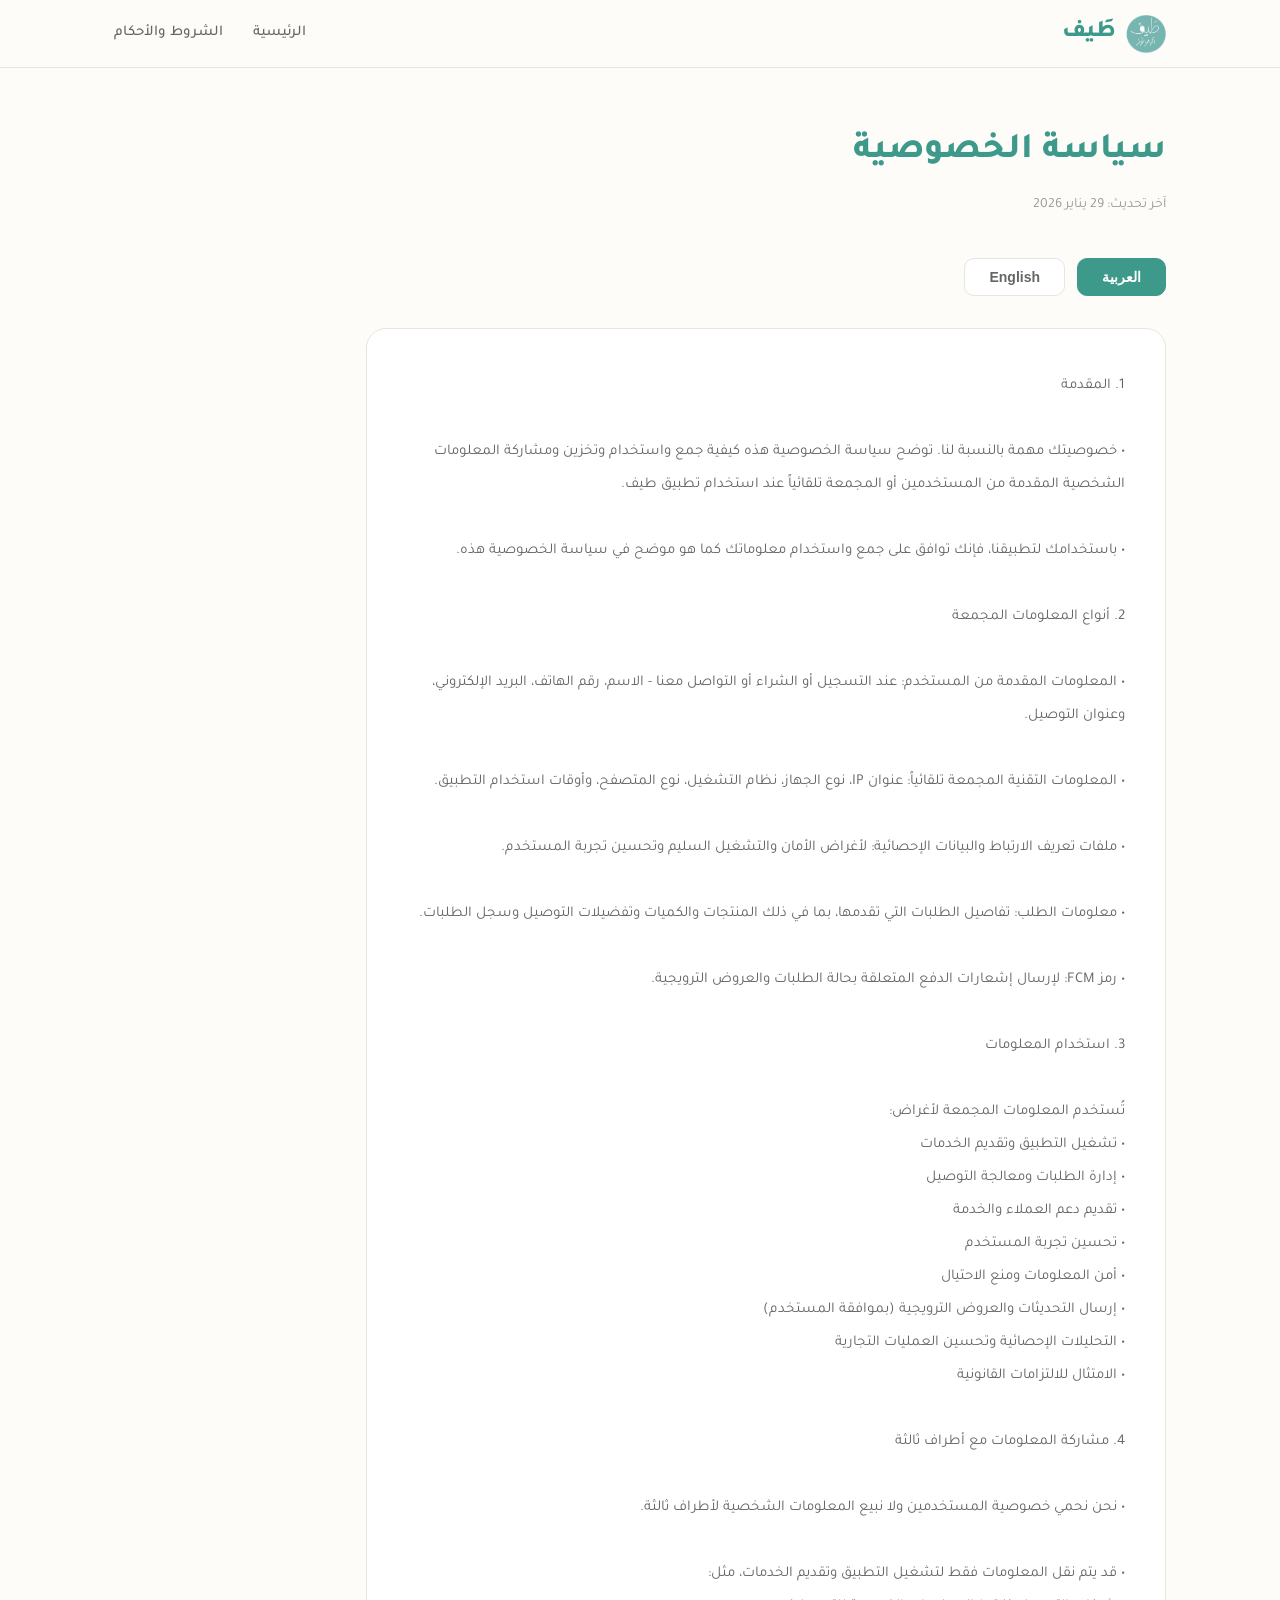
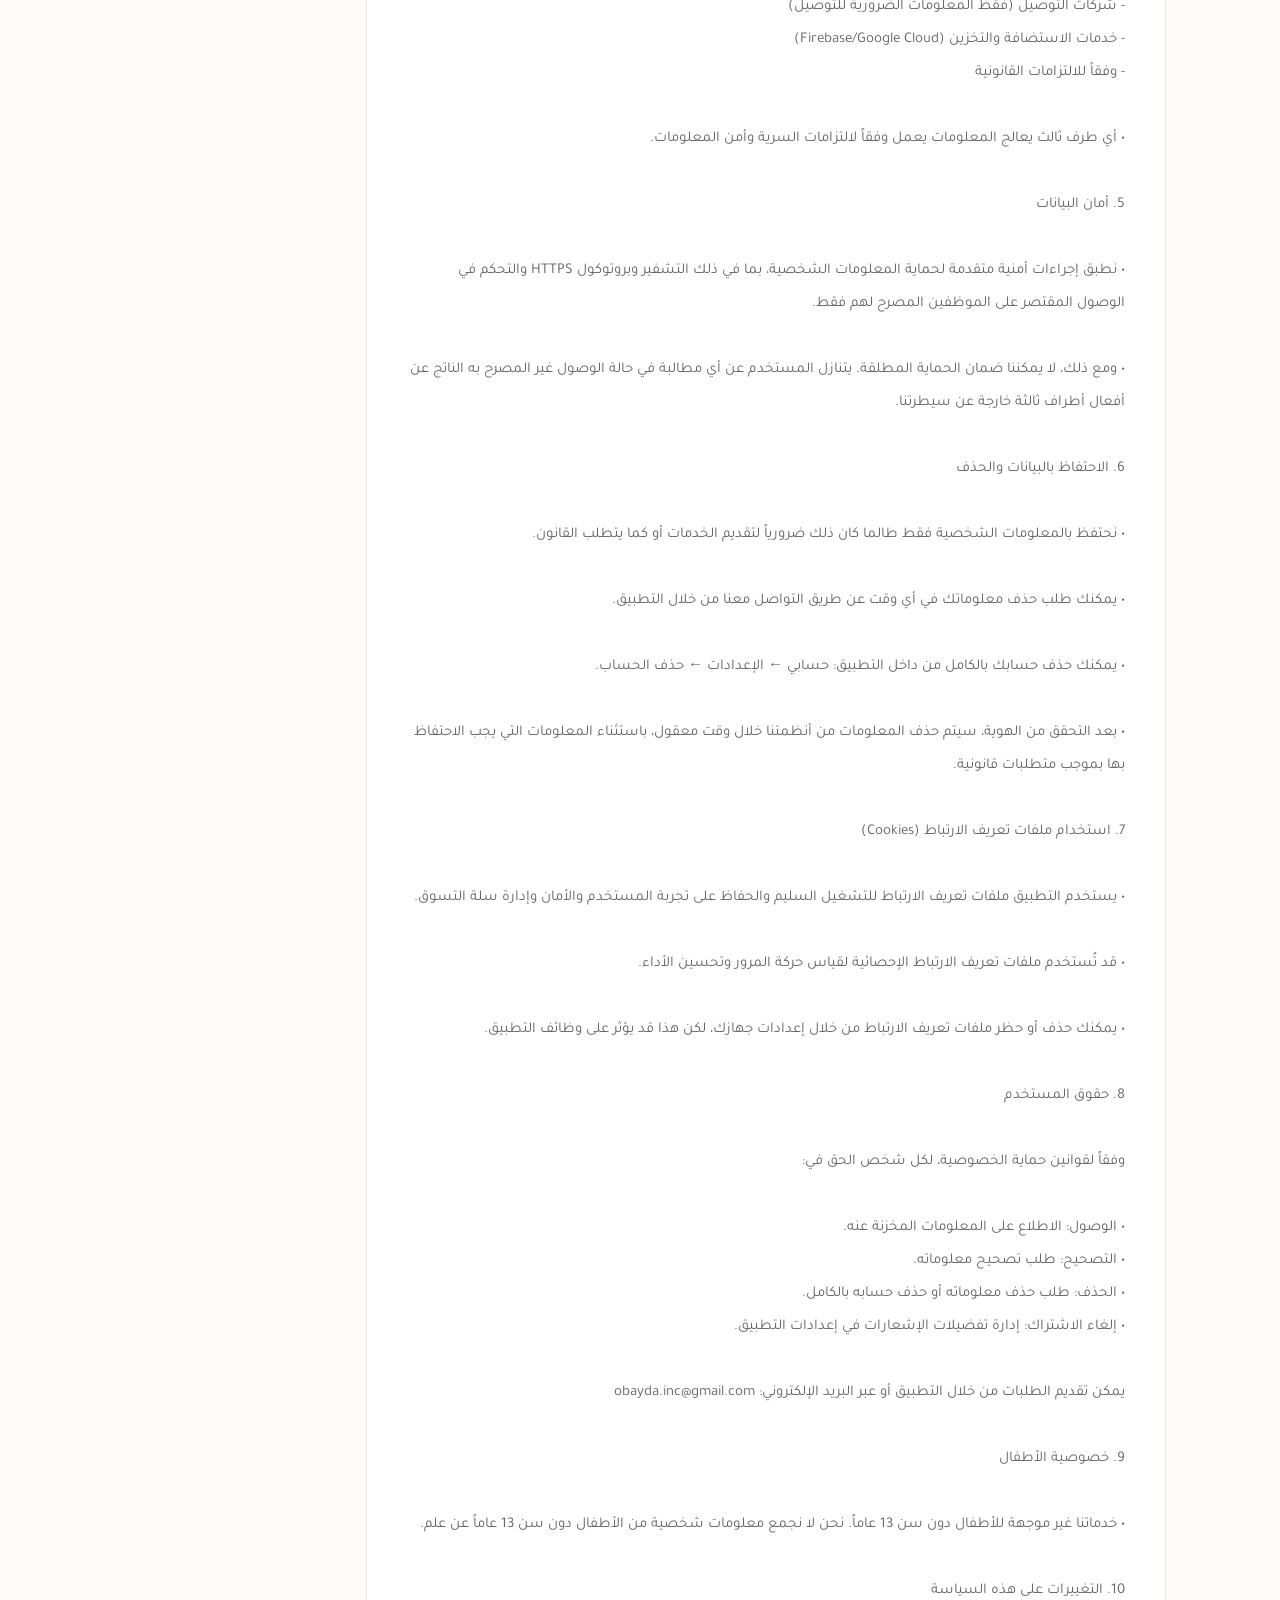
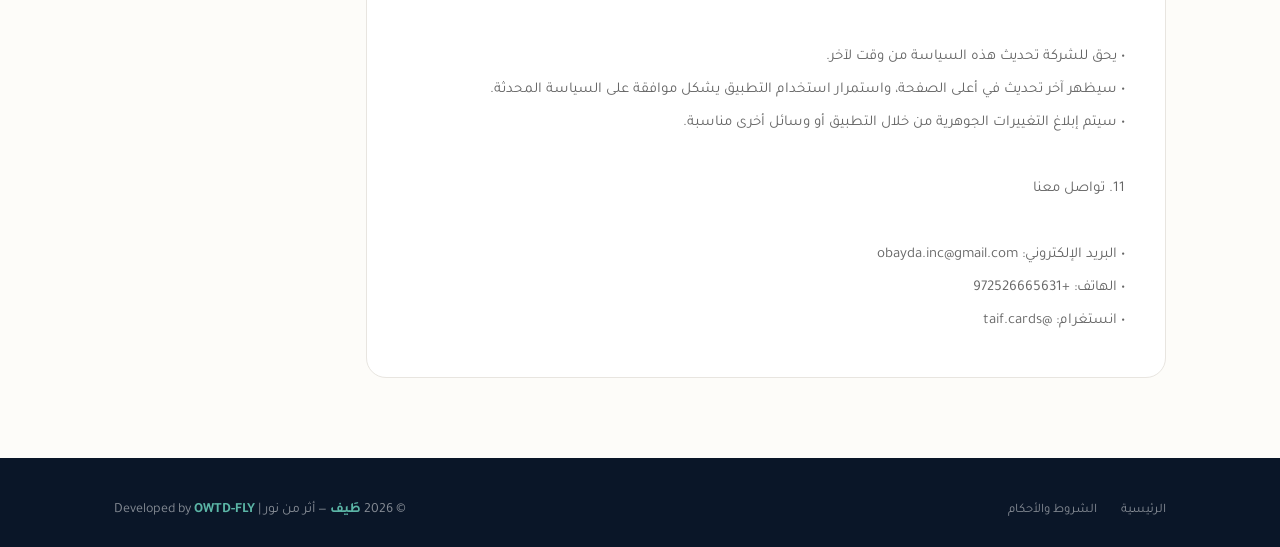
==== privacy.html @ 451eb0df "Taif landing page with privacy policy and terms Co-authored-by: Cursor <cursoragent@cursor.com>" ====
<!DOCTYPE html>
<html lang="ar" dir="rtl">
<head>
  <meta charset="UTF-8">
  <meta name="viewport" content="width=device-width, initial-scale=1.0">
  <title>سياسة الخصوصية | طَيف</title>
  <meta name="description" content="سياسة الخصوصية لتطبيق طَيف للهدايا والتصاميم المطبوعة">
  <link rel="icon" href="assets/logo-main.png" type="image/png">
  <link rel="stylesheet" href="css/style.css">
</head>
<body>

  <nav class="navbar">
    <div class="container">
      <a href="/" class="nav-logo">
        <img src="assets/logo-main.png" alt="طَيف">
        <span>طَيف</span>
      </a>
      <ul class="nav-links">
        <li><a href="/">الرئيسية</a></li>
        <li><a href="terms.html">الشروط والأحكام</a></li>
      </ul>
    </div>
  </nav>

  <section class="legal-page">
    <div class="container">
      <h1>سياسة الخصوصية</h1>
      <p class="last-updated">آخر تحديث: 29 يناير 2026</p>

      <div class="legal-tabs">
        <button class="legal-tab active" onclick="showLang('ar')">العربية</button>
        <button class="legal-tab" onclick="showLang('en')">English</button>
      </div>

      <div class="legal-content" id="content-ar">1. المقدمة

• خصوصيتك مهمة بالنسبة لنا. توضح سياسة الخصوصية هذه كيفية جمع واستخدام وتخزين ومشاركة المعلومات الشخصية المقدمة من المستخدمين أو المجمعة تلقائياً عند استخدام تطبيق طيف.

• باستخدامك لتطبيقنا، فإنك توافق على جمع واستخدام معلوماتك كما هو موضح في سياسة الخصوصية هذه.

2. أنواع المعلومات المجمعة

• المعلومات المقدمة من المستخدم: عند التسجيل أو الشراء أو التواصل معنا - الاسم، رقم الهاتف، البريد الإلكتروني، وعنوان التوصيل.

• المعلومات التقنية المجمعة تلقائياً: عنوان IP، نوع الجهاز، نظام التشغيل، نوع المتصفح، وأوقات استخدام التطبيق.

• ملفات تعريف الارتباط والبيانات الإحصائية: لأغراض الأمان والتشغيل السليم وتحسين تجربة المستخدم.

• معلومات الطلب: تفاصيل الطلبات التي تقدمها، بما في ذلك المنتجات والكميات وتفضيلات التوصيل وسجل الطلبات.

• رمز FCM: لإرسال إشعارات الدفع المتعلقة بحالة الطلبات والعروض الترويجية.

3. استخدام المعلومات

تُستخدم المعلومات المجمعة لأغراض:
• تشغيل التطبيق وتقديم الخدمات
• إدارة الطلبات ومعالجة التوصيل
• تقديم دعم العملاء والخدمة
• تحسين تجربة المستخدم
• أمن المعلومات ومنع الاحتيال
• إرسال التحديثات والعروض الترويجية (بموافقة المستخدم)
• التحليلات الإحصائية وتحسين العمليات التجارية
• الامتثال للالتزامات القانونية

4. مشاركة المعلومات مع أطراف ثالثة

• نحن نحمي خصوصية المستخدمين ولا نبيع المعلومات الشخصية لأطراف ثالثة.

• قد يتم نقل المعلومات فقط لتشغيل التطبيق وتقديم الخدمات، مثل:
  - شركات التوصيل (فقط المعلومات الضرورية للتوصيل)
  - خدمات الاستضافة والتخزين (Firebase/Google Cloud)
  - وفقاً للالتزامات القانونية

• أي طرف ثالث يعالج المعلومات يعمل وفقاً لالتزامات السرية وأمن المعلومات.

5. أمان البيانات

• نطبق إجراءات أمنية متقدمة لحماية المعلومات الشخصية، بما في ذلك التشفير وبروتوكول HTTPS والتحكم في الوصول المقتصر على الموظفين المصرح لهم فقط.

• ومع ذلك، لا يمكننا ضمان الحماية المطلقة. يتنازل المستخدم عن أي مطالبة في حالة الوصول غير المصرح به الناتج عن أفعال أطراف ثالثة خارجة عن سيطرتنا.

6. الاحتفاظ بالبيانات والحذف

• نحتفظ بالمعلومات الشخصية فقط طالما كان ذلك ضرورياً لتقديم الخدمات أو كما يتطلب القانون.

• يمكنك طلب حذف معلوماتك في أي وقت عن طريق التواصل معنا من خلال التطبيق.

• يمكنك حذف حسابك بالكامل من داخل التطبيق: حسابي ← الإعدادات ← حذف الحساب.

• بعد التحقق من الهوية، سيتم حذف المعلومات من أنظمتنا خلال وقت معقول، باستثناء المعلومات التي يجب الاحتفاظ بها بموجب متطلبات قانونية.

7. استخدام ملفات تعريف الارتباط (Cookies)

• يستخدم التطبيق ملفات تعريف الارتباط للتشغيل السليم والحفاظ على تجربة المستخدم والأمان وإدارة سلة التسوق.

• قد تُستخدم ملفات تعريف الارتباط الإحصائية لقياس حركة المرور وتحسين الأداء.

• يمكنك حذف أو حظر ملفات تعريف الارتباط من خلال إعدادات جهازك، لكن هذا قد يؤثر على وظائف التطبيق.

8. حقوق المستخدم

وفقاً لقوانين حماية الخصوصية، لكل شخص الحق في:

• الوصول: الاطلاع على المعلومات المخزنة عنه.
• التصحيح: طلب تصحيح معلوماته.
• الحذف: طلب حذف معلوماته أو حذف حسابه بالكامل.
• إلغاء الاشتراك: إدارة تفضيلات الإشعارات في إعدادات التطبيق.

يمكن تقديم الطلبات من خلال التطبيق أو عبر البريد الإلكتروني: obayda.inc@gmail.com

9. خصوصية الأطفال

• خدماتنا غير موجهة للأطفال دون سن 13 عاماً. نحن لا نجمع معلومات شخصية من الأطفال دون سن 13 عاماً عن علم.

10. التغييرات على هذه السياسة

• يحق للشركة تحديث هذه السياسة من وقت لآخر.
• سيظهر آخر تحديث في أعلى الصفحة، واستمرار استخدام التطبيق يشكل موافقة على السياسة المحدثة.
• سيتم إبلاغ التغييرات الجوهرية من خلال التطبيق أو وسائل أخرى مناسبة.

11. تواصل معنا

• البريد الإلكتروني: obayda.inc@gmail.com
• الهاتف: +972526665631
• انستغرام: @taif.cards</div>

      <div class="legal-content" id="content-en" style="display:none; direction:ltr; text-align:left;">1. INTRODUCTION

• Your privacy is important to us. This Privacy Policy explains how we collect, use, store, and share personal information provided by users or collected automatically when using the Taif application.

• By using our app, you consent to the collection and use of your information as described in this Privacy Policy.

2. TYPES OF INFORMATION COLLECTED

• Information Provided by You: When registering, making a purchase, or contacting us - name, phone number, email address, and delivery address.

• Technical Information Collected Automatically: IP address, device type, operating system, browser type, and app usage times.

• Cookies and Statistical Data: For security, proper operation, and improving user experience.

• Order Information: Details about orders you place, including products, quantities, delivery preferences, and order history.

• FCM Token: For sending push notifications related to order status and promotional offers.

3. USE OF INFORMATION

The collected information is used for:
• Operating the app and providing services
• Managing orders and processing deliveries
• Providing customer support and service
• Improving user experience
• Information security and fraud prevention
• Sending updates and promotions (subject to user consent)
• Statistical analysis and business process improvement
• Compliance with legal obligations

4. SHARING INFORMATION WITH THIRD PARTIES

• We protect user privacy and do NOT sell personal information to third parties.

• Information may be transferred only for operating the app and providing services, such as:
  - Delivery companies (only information necessary for delivery)
  - Hosting and storage services (Firebase/Google Cloud)
  - In accordance with legal obligations

• Any third party processing information operates under confidentiality and data security commitments.

5. DATA SECURITY

• We implement advanced security measures to protect personal information, including encryption, HTTPS protocol, and access control limited to authorized personnel only.

• However, we cannot guarantee absolute protection. The user waives any claim in case of unauthorized access resulting from third-party actions beyond our control.

6. DATA RETENTION AND DELETION

• We retain personal information only as long as necessary to provide services or as required by law.

• You may request deletion of your information at any time by contacting us through the app.

• You can delete your account entirely from within the app: Profile → Settings → Delete Account.

• After identity verification, information will be deleted from our systems within a reasonable time, except for information that must be retained by legal requirement.

7. USE OF COOKIES

• The app uses cookies for proper operation, maintaining user experience, security, and managing the shopping cart.

• Statistical cookies may be used to measure traffic and improve performance.

• You can delete or block cookies through your device settings, but this may affect app functionality.

8. USER RIGHTS

In accordance with privacy protection laws, every person has the right to:

• Access: View the information stored about them.
• Correction: Request correction of their information.
• Deletion: Request deletion of their information or delete their account entirely.
• Opt-out: Manage notification preferences in app settings.

Requests can be submitted through the app or via email: obayda.inc@gmail.com

9. CHILDREN'S PRIVACY

• Our services are not directed to children under 13. We do not knowingly collect personal information from children under 13.

10. CHANGES TO THIS POLICY

• The company may update this policy from time to time.
• The latest update will appear at the top of the page, and continued use of the app constitutes consent to the updated policy.
• Material changes will be communicated through the app or other appropriate means.

11. CONTACT US

• Email: obayda.inc@gmail.com
• Phone: +972526665631
• Instagram: @taif.cards</div>

    </div>
  </section>

  <footer class="footer">
    <div class="container">
      <div class="footer-links">
        <a href="/">الرئيسية</a>
        <a href="terms.html">الشروط والأحكام</a>
      </div>
      <div class="footer-brand">
        © 2026 <span>طَيف</span> — أثر من نور | Developed by <span>OWTD-FLY</span>
      </div>
    </div>
  </footer>

  <script>
    function showLang(lang) {
      document.getElementById('content-ar').style.display = lang === 'ar' ? 'block' : 'none';
      document.getElementById('content-en').style.display = lang === 'en' ? 'block' : 'none';
      document.querySelectorAll('.legal-tab').forEach(t => t.classList.remove('active'));
      event.target.classList.add('active');
    }
  </script>

</body>
</html>
---- css/style.css ----
/* ═══════════════════════════════════════════════════════════
   Taif - طَيف | Landing Page Styles
   Colors: Primary Teal #3D9A8B, Golden #D4A54B, Cream #FDFCF9
   ═══════════════════════════════════════════════════════════ */

@import url('https://fonts.googleapis.com/css2?family=Tajawal:wght@400;500;700;800&display=swap');

:root {
  --primary: #3D9A8B;
  --primary-dark: #2D8275;
  --primary-light: #5BB5A6;
  --golden: #D4A54B;
  --golden-light: #E8C97D;
  --cream: #FDFCF9;
  --warm: #F8F7F4;
  --text-primary: #2D2D2D;
  --text-secondary: #666666;
  --text-muted: #999999;
  --white: #FFFFFF;
  --border: #E8E5E0;
}

* {
  margin: 0;
  padding: 0;
  box-sizing: border-box;
}

html {
  scroll-behavior: smooth;
}

body {
  font-family: 'Tajawal', sans-serif;
  direction: rtl;
  text-align: right;
  background-color: var(--cream);
  color: var(--text-primary);
  line-height: 1.8;
  overflow-x: hidden;
}

a {
  text-decoration: none;
  color: inherit;
}

/* ═══════════════════════════════════════════
   NAVIGATION
   ═══════════════════════════════════════════ */

.navbar {
  position: fixed;
  top: 0;
  left: 0;
  right: 0;
  z-index: 100;
  background: rgba(253, 252, 249, 0.95);
  backdrop-filter: blur(10px);
  border-bottom: 1px solid var(--border);
  padding: 12px 0;
  transition: all 0.3s ease;
}

.navbar .container {
  display: flex;
  align-items: center;
  justify-content: space-between;
}

.nav-logo {
  display: flex;
  align-items: center;
  gap: 10px;
}

.nav-logo img {
  width: 40px;
  height: 40px;
  border-radius: 10px;
}

.nav-logo span {
  font-size: 24px;
  font-weight: 800;
  color: var(--primary);
}

.nav-links {
  display: flex;
  gap: 30px;
  list-style: none;
}

.nav-links a {
  font-size: 15px;
  font-weight: 500;
  color: var(--text-secondary);
  transition: color 0.3s;
}

.nav-links a:hover {
  color: var(--primary);
}

/* ═══════════════════════════════════════════
   CONTAINER
   ═══════════════════════════════════════════ */

.container {
  max-width: 1100px;
  margin: 0 auto;
  padding: 0 24px;
}

/* ═══════════════════════════════════════════
   HERO
   ═══════════════════════════════════════════ */

.hero {
  min-height: 100vh;
  display: flex;
  align-items: center;
  padding-top: 80px;
  background: linear-gradient(135deg, var(--cream) 0%, var(--warm) 50%, rgba(61, 154, 139, 0.05) 100%);
  position: relative;
  overflow: hidden;
}

.hero::before {
  content: '';
  position: absolute;
  top: -50%;
  left: -30%;
  width: 80%;
  height: 80%;
  background: radial-gradient(circle, rgba(61, 154, 139, 0.06) 0%, transparent 70%);
  border-radius: 50%;
}

.hero .container {
  display: grid;
  grid-template-columns: 1fr 1fr;
  gap: 60px;
  align-items: center;
}

.hero-content {
  position: relative;
  z-index: 2;
}

.hero-badge {
  display: inline-block;
  background: linear-gradient(135deg, var(--primary), var(--primary-dark));
  color: white;
  padding: 6px 20px;
  border-radius: 20px;
  font-size: 13px;
  font-weight: 700;
  margin-bottom: 24px;
}

.hero-title {
  font-size: 56px;
  font-weight: 800;
  color: var(--primary);
  line-height: 1.2;
  margin-bottom: 8px;
}

.hero-slogan {
  font-size: 22px;
  font-weight: 700;
  color: var(--golden);
  margin-bottom: 24px;
  letter-spacing: 3px;
}

.hero-story {
  font-size: 17px;
  color: var(--text-secondary);
  line-height: 2;
  margin-bottom: 32px;
  max-width: 500px;
}

.hero-cta {
  display: inline-flex;
  align-items: center;
  gap: 10px;
  background: linear-gradient(135deg, var(--primary), var(--primary-dark));
  color: white;
  padding: 14px 36px;
  border-radius: 14px;
  font-size: 17px;
  font-weight: 700;
  transition: transform 0.3s, box-shadow 0.3s;
  box-shadow: 0 8px 25px rgba(61, 154, 139, 0.3);
}

.hero-cta:hover {
  transform: translateY(-2px);
  box-shadow: 0 12px 35px rgba(61, 154, 139, 0.4);
}

.hero-visual {
  position: relative;
  display: flex;
  justify-content: center;
}

.hero-logo {
  width: 300px;
  height: 300px;
  border-radius: 50%;
  object-fit: cover;
  box-shadow: 0 20px 60px rgba(61, 154, 139, 0.2);
  border: 4px solid rgba(61, 154, 139, 0.1);
}

/* ═══════════════════════════════════════════
   GALLERY
   ═══════════════════════════════════════════ */

.gallery {
  padding: 80px 0;
  background: var(--white);
}

.section-title {
  text-align: center;
  font-size: 36px;
  font-weight: 800;
  color: var(--primary);
  margin-bottom: 12px;
}

.section-subtitle {
  text-align: center;
  font-size: 16px;
  color: var(--text-muted);
  margin-bottom: 48px;
}

.gallery-grid {
  display: grid;
  grid-template-columns: repeat(auto-fill, minmax(280px, 1fr));
  gap: 16px;
}

.gallery-item {
  border-radius: 16px;
  overflow: hidden;
  aspect-ratio: 1;
  position: relative;
}

.gallery-item img {
  width: 100%;
  height: 100%;
  object-fit: cover;
  transition: transform 0.4s ease;
}

.gallery-item:hover img {
  transform: scale(1.05);
}

/* ═══════════════════════════════════════════
   FEATURES
   ═══════════════════════════════════════════ */

.features {
  padding: 80px 0;
  background: var(--cream);
}

.features-grid {
  display: grid;
  grid-template-columns: repeat(3, 1fr);
  gap: 24px;
}

.feature-card {
  background: var(--white);
  border-radius: 20px;
  padding: 36px 28px;
  text-align: center;
  border: 1px solid var(--border);
  transition: transform 0.3s, box-shadow 0.3s;
}

.feature-card:hover {
  transform: translateY(-4px);
  box-shadow: 0 12px 40px rgba(0, 0, 0, 0.06);
}

.feature-icon {
  width: 64px;
  height: 64px;
  border-radius: 16px;
  display: flex;
  align-items: center;
  justify-content: center;
  margin: 0 auto 20px;
  font-size: 28px;
}

.feature-icon.teal {
  background: rgba(61, 154, 139, 0.1);
}

.feature-icon.gold {
  background: rgba(212, 165, 75, 0.1);
}

.feature-icon.blue {
  background: rgba(52, 152, 219, 0.1);
}

.feature-card h3 {
  font-size: 20px;
  font-weight: 700;
  color: var(--text-primary);
  margin-bottom: 10px;
}

.feature-card p {
  font-size: 14px;
  color: var(--text-secondary);
  line-height: 1.8;
}

/* ═══════════════════════════════════════════
   CONTACT
   ═══════════════════════════════════════════ */

.contact {
  padding: 80px 0;
  background: linear-gradient(135deg, #0f2027, #203a43, #2c5364);
  color: white;
}

.contact .section-title {
  color: white;
}

.contact .section-subtitle {
  color: rgba(255, 255, 255, 0.6);
}

.contact-grid {
  display: grid;
  grid-template-columns: repeat(2, 1fr);
  gap: 40px;
  max-width: 800px;
  margin: 0 auto;
}

.contact-item {
  display: flex;
  align-items: center;
  gap: 16px;
  padding: 20px 24px;
  background: rgba(255, 255, 255, 0.08);
  border-radius: 16px;
  border: 1px solid rgba(255, 255, 255, 0.1);
  transition: background 0.3s;
}

.contact-item:hover {
  background: rgba(255, 255, 255, 0.12);
}

.contact-icon {
  width: 48px;
  height: 48px;
  border-radius: 12px;
  display: flex;
  align-items: center;
  justify-content: center;
  font-size: 22px;
  flex-shrink: 0;
}

.contact-icon.teal { background: rgba(61, 154, 139, 0.2); }
.contact-icon.gold { background: rgba(212, 165, 75, 0.2); }
.contact-icon.green { background: rgba(46, 204, 113, 0.2); }
.contact-icon.pink { background: rgba(232, 67, 147, 0.2); }

.contact-info h4 {
  font-size: 14px;
  color: rgba(255, 255, 255, 0.5);
  font-weight: 500;
  margin-bottom: 4px;
}

.contact-info p {
  font-size: 16px;
  font-weight: 600;
  direction: ltr;
  text-align: right;
}

/* ═══════════════════════════════════════════
   FOOTER
   ═══════════════════════════════════════════ */

.footer {
  background: #0a1628;
  padding: 40px 0 24px;
  color: rgba(255, 255, 255, 0.5);
}

.footer .container {
  display: flex;
  justify-content: space-between;
  align-items: center;
}

.footer-links {
  display: flex;
  gap: 24px;
}

.footer-links a {
  font-size: 13px;
  color: rgba(255, 255, 255, 0.5);
  transition: color 0.3s;
}

.footer-links a:hover {
  color: var(--primary-light);
}

.footer-brand {
  font-size: 14px;
}

.footer-brand span {
  color: var(--primary-light);
  font-weight: 700;
}

/* ═══════════════════════════════════════════
   LEGAL PAGES
   ═══════════════════════════════════════════ */

.legal-page {
  padding: 120px 0 80px;
  min-height: 100vh;
}

.legal-page h1 {
  font-size: 36px;
  font-weight: 800;
  color: var(--primary);
  margin-bottom: 8px;
}

.legal-page .last-updated {
  font-size: 14px;
  color: var(--text-muted);
  margin-bottom: 40px;
}

.legal-content {
  max-width: 800px;
  background: var(--white);
  border-radius: 20px;
  padding: 40px;
  border: 1px solid var(--border);
  line-height: 2.2;
  font-size: 15px;
  color: var(--text-secondary);
  white-space: pre-line;
}

.legal-tabs {
  display: flex;
  gap: 12px;
  margin-bottom: 32px;
}

.legal-tab {
  padding: 10px 24px;
  border-radius: 10px;
  font-size: 14px;
  font-weight: 600;
  cursor: pointer;
  border: 1px solid var(--border);
  background: var(--white);
  color: var(--text-secondary);
  transition: all 0.3s;
}

.legal-tab.active {
  background: var(--primary);
  color: white;
  border-color: var(--primary);
}

/* ═══════════════════════════════════════════
   RESPONSIVE
   ═══════════════════════════════════════════ */

@media (max-width: 768px) {
  .hero .container {
    grid-template-columns: 1fr;
    text-align: center;
    gap: 40px;
  }

  .hero-title { font-size: 40px; }
  .hero-story { margin: 0 auto 32px; }
  .hero-logo { width: 200px; height: 200px; }
  .hero-visual { order: -1; }

  .features-grid { grid-template-columns: 1fr; }
  .contact-grid { grid-template-columns: 1fr; }
  .gallery-grid { grid-template-columns: repeat(2, 1fr); }

  .nav-links { display: none; }
  
  .footer .container {
    flex-direction: column;
    gap: 16px;
    text-align: center;
  }

  .legal-content { padding: 24px; }
  .legal-tabs { flex-wrap: wrap; }
}
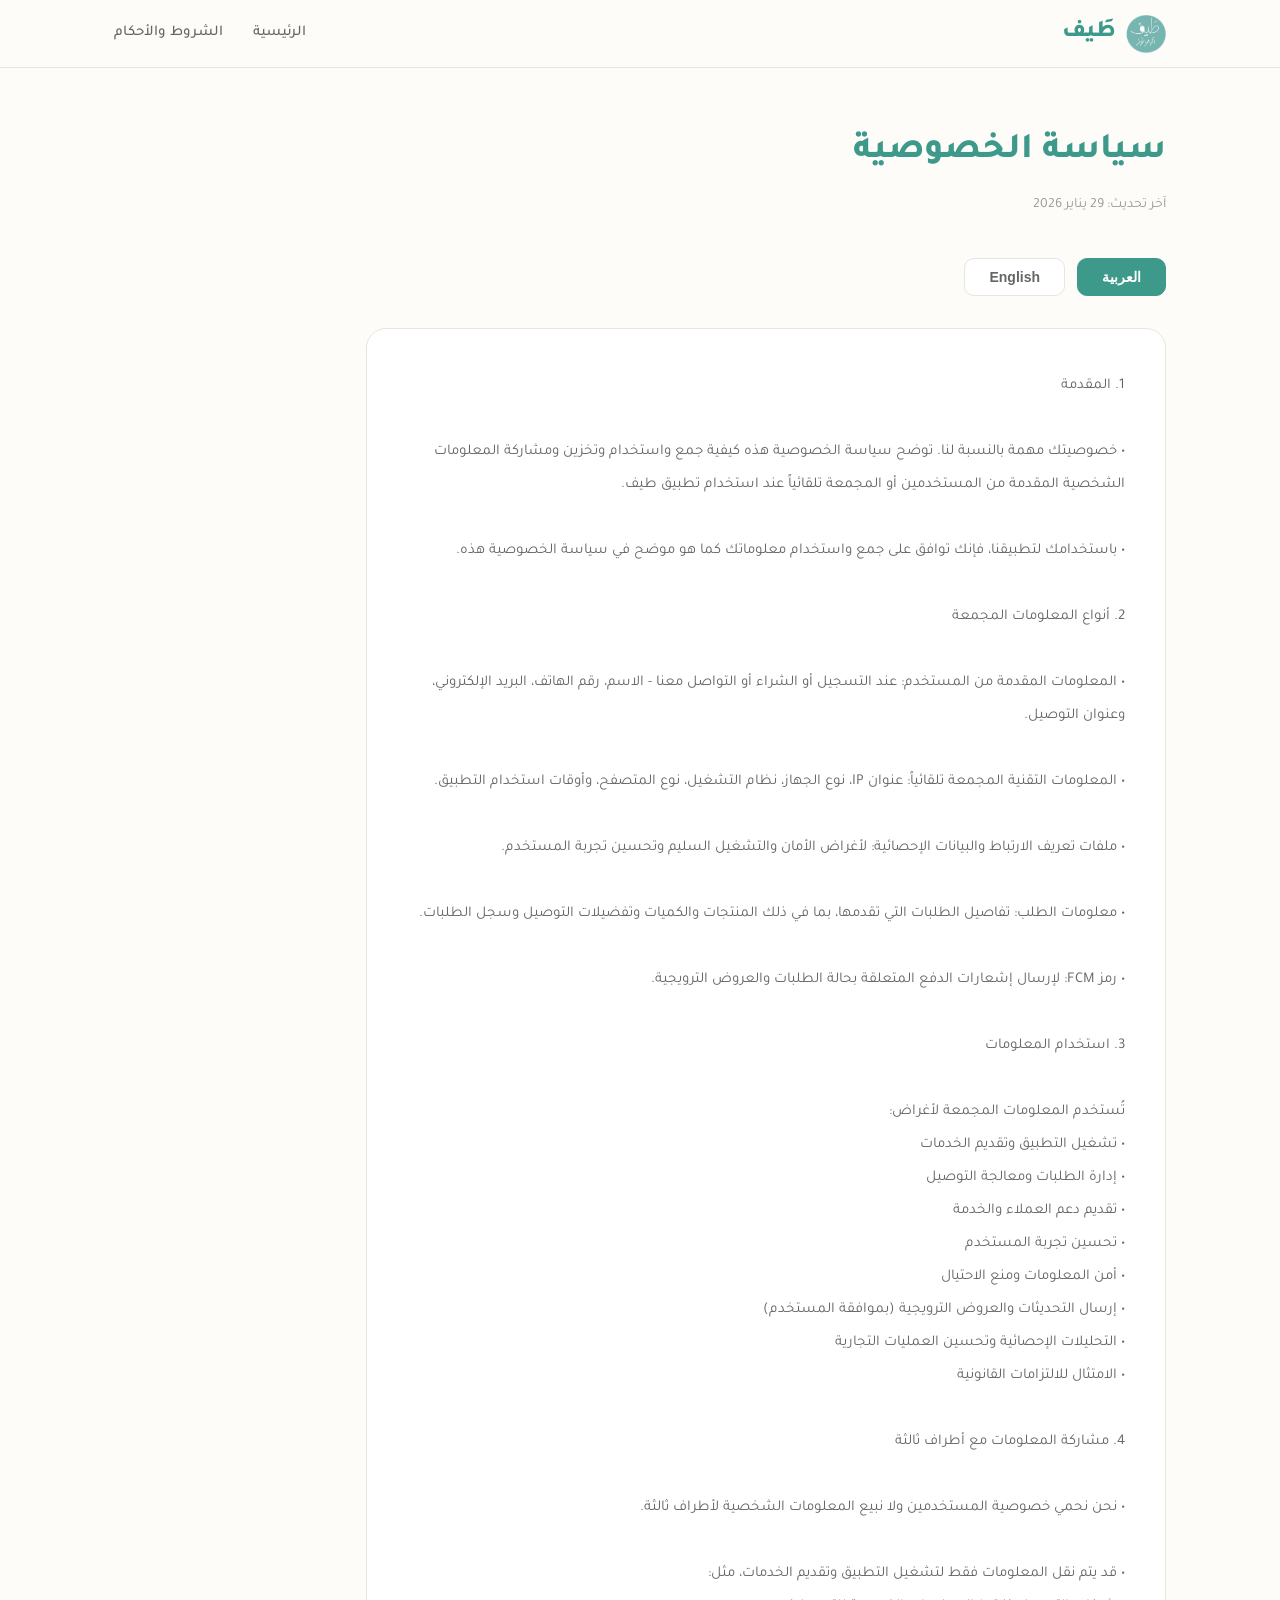
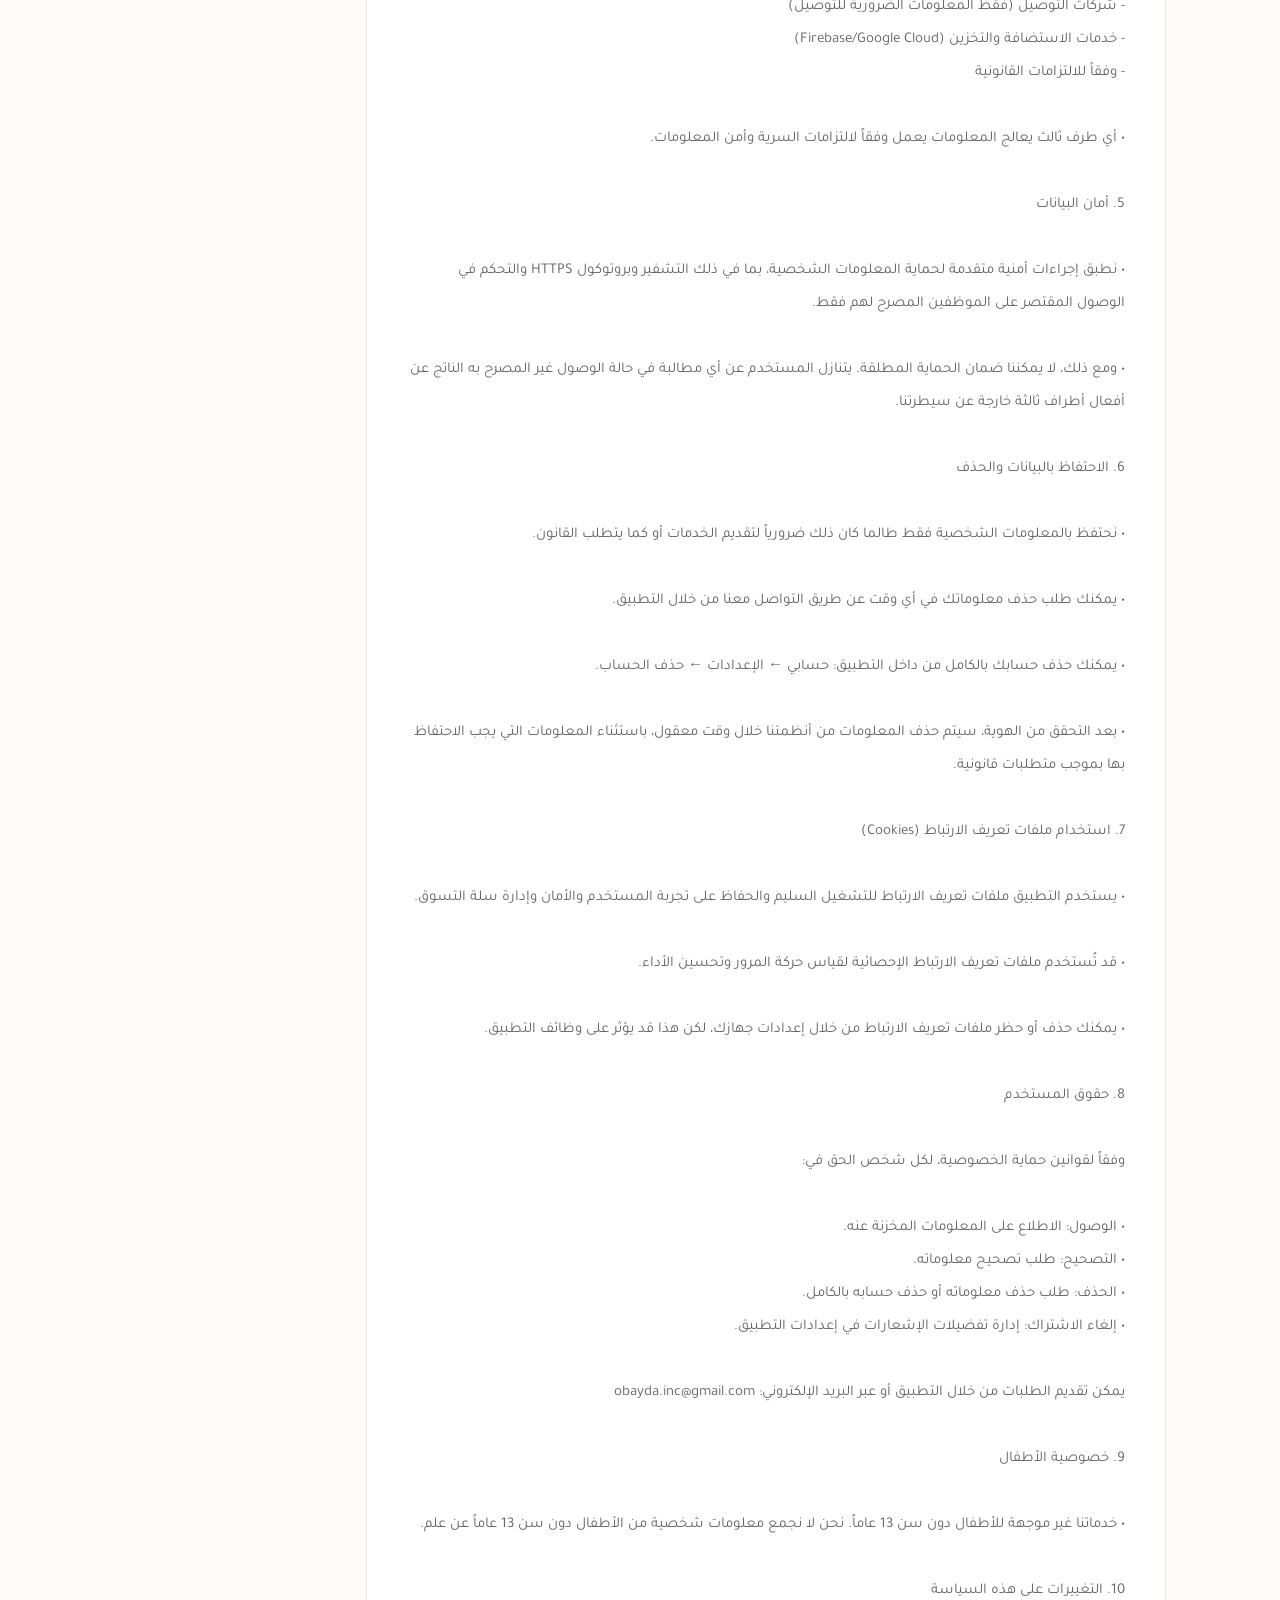
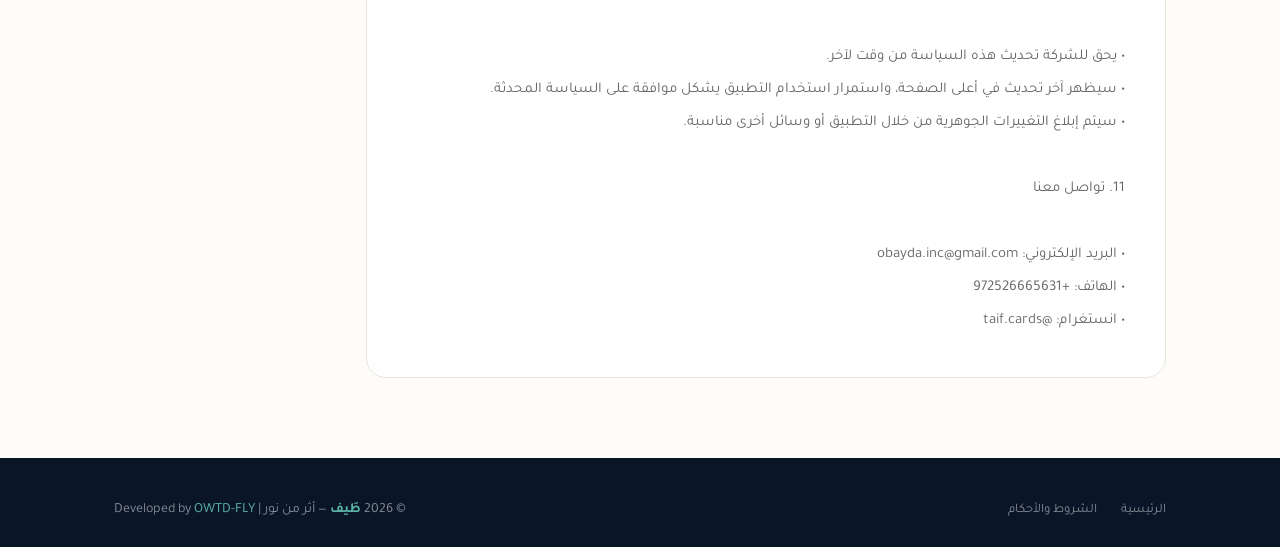
==== commit f59a845d: "Link 'Developed by OWTD-FLY' to business website in all pages Co-authored-by: Cursor <cursoragent@cu" ====
--- a/privacy.html
+++ b/privacy.html
@@ -12,13 +12,13 @@
 
   <nav class="navbar">
     <div class="container">
-      <a href="/" class="nav-logo">
+      <a href="./" class="nav-logo">
         <img src="assets/logo-main.png" alt="طَيف">
         <span>طَيف</span>
       </a>
       <ul class="nav-links">
-        <li><a href="/">الرئيسية</a></li>
-        <li><a href="terms.html">الشروط والأحكام</a></li>
+        <li><a href="./">الرئيسية</a></li>
+        <li><a href="./terms.html">الشروط والأحكام</a></li>
       </ul>
     </div>
   </nav>
@@ -223,11 +223,11 @@
   <footer class="footer">
     <div class="container">
       <div class="footer-links">
-        <a href="/">الرئيسية</a>
-        <a href="terms.html">الشروط والأحكام</a>
+        <a href="./">الرئيسية</a>
+        <a href="./terms.html">الشروط والأحكام</a>
       </div>
       <div class="footer-brand">
-        © 2026 <span>طَيف</span> — أثر من نور | Developed by <span>OWTD-FLY</span>
+        © 2026 <span>طَيف</span> — أثر من نور | Developed by <a href="https://osaidwtd.github.io/owtd-fly-site/" target="_blank" style="color: #5BB5A6; text-decoration: none;">OWTD-FLY</a>
       </div>
     </div>
   </footer>
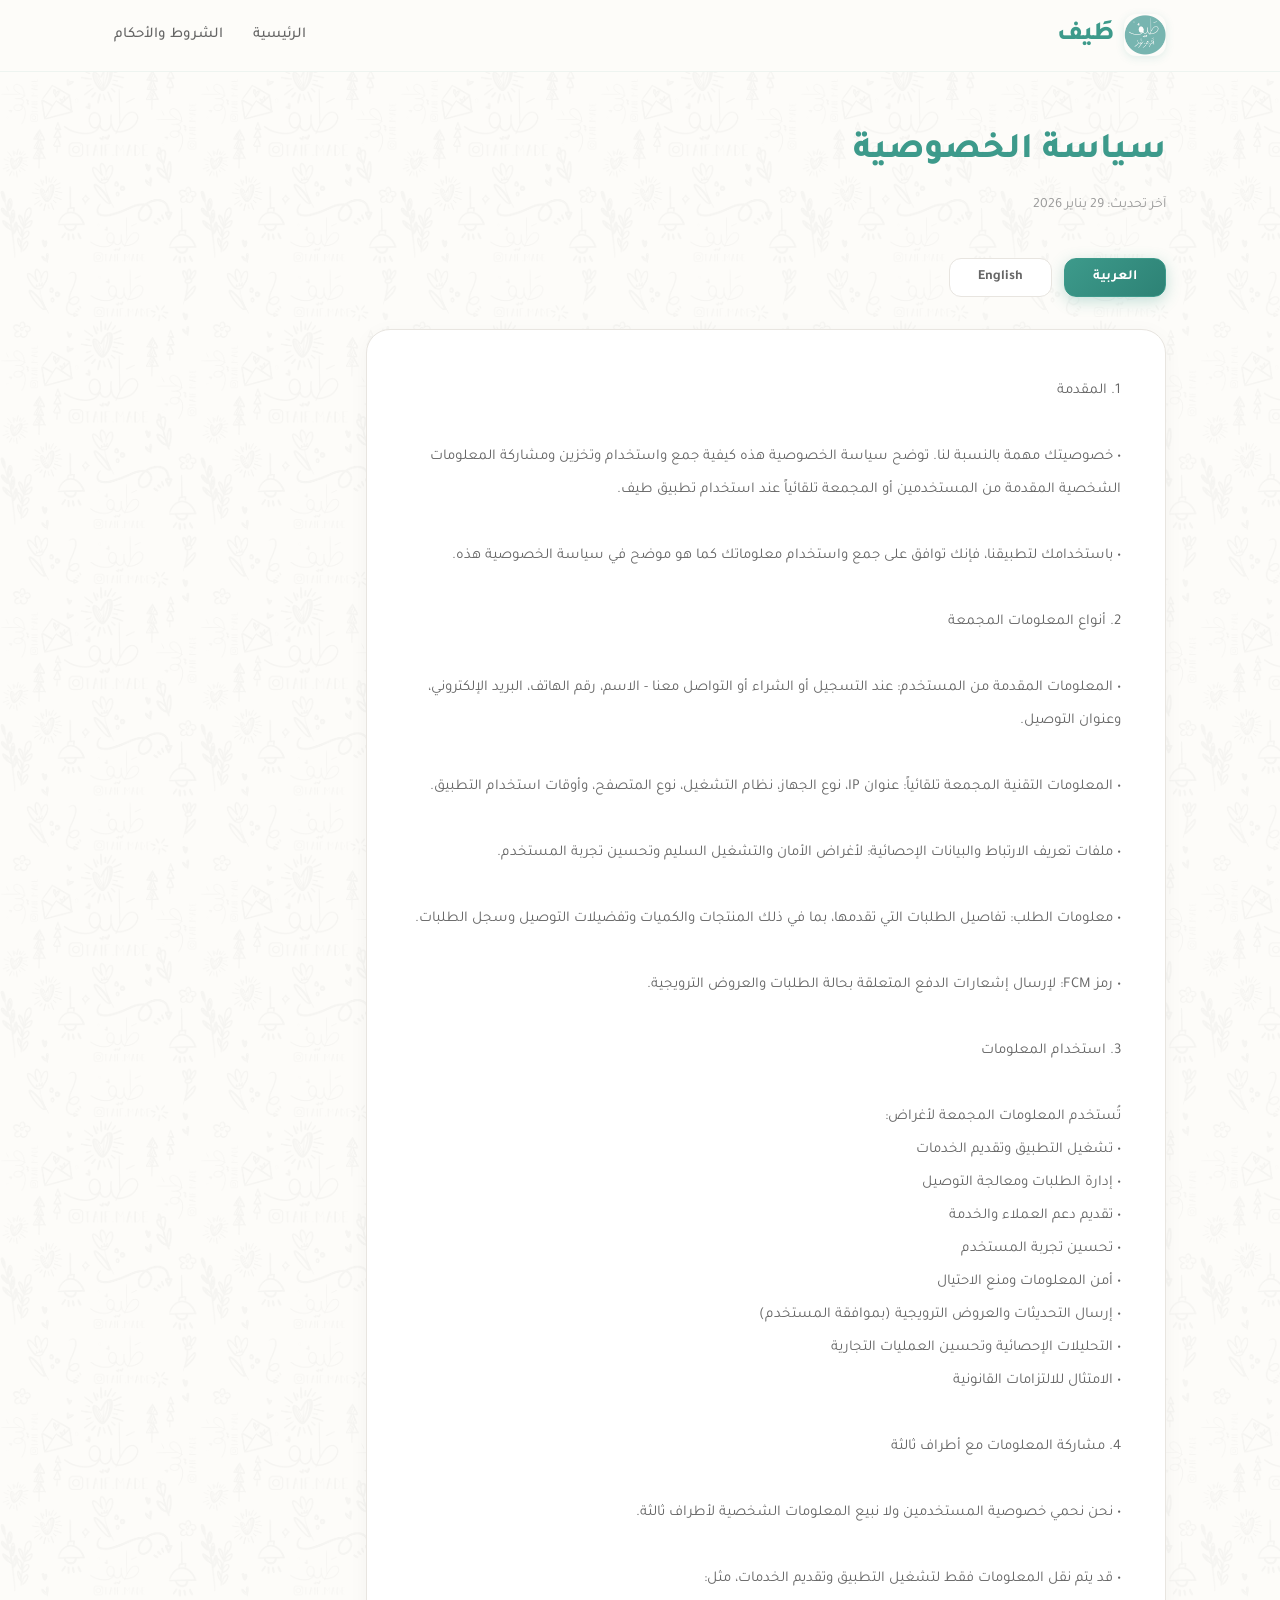
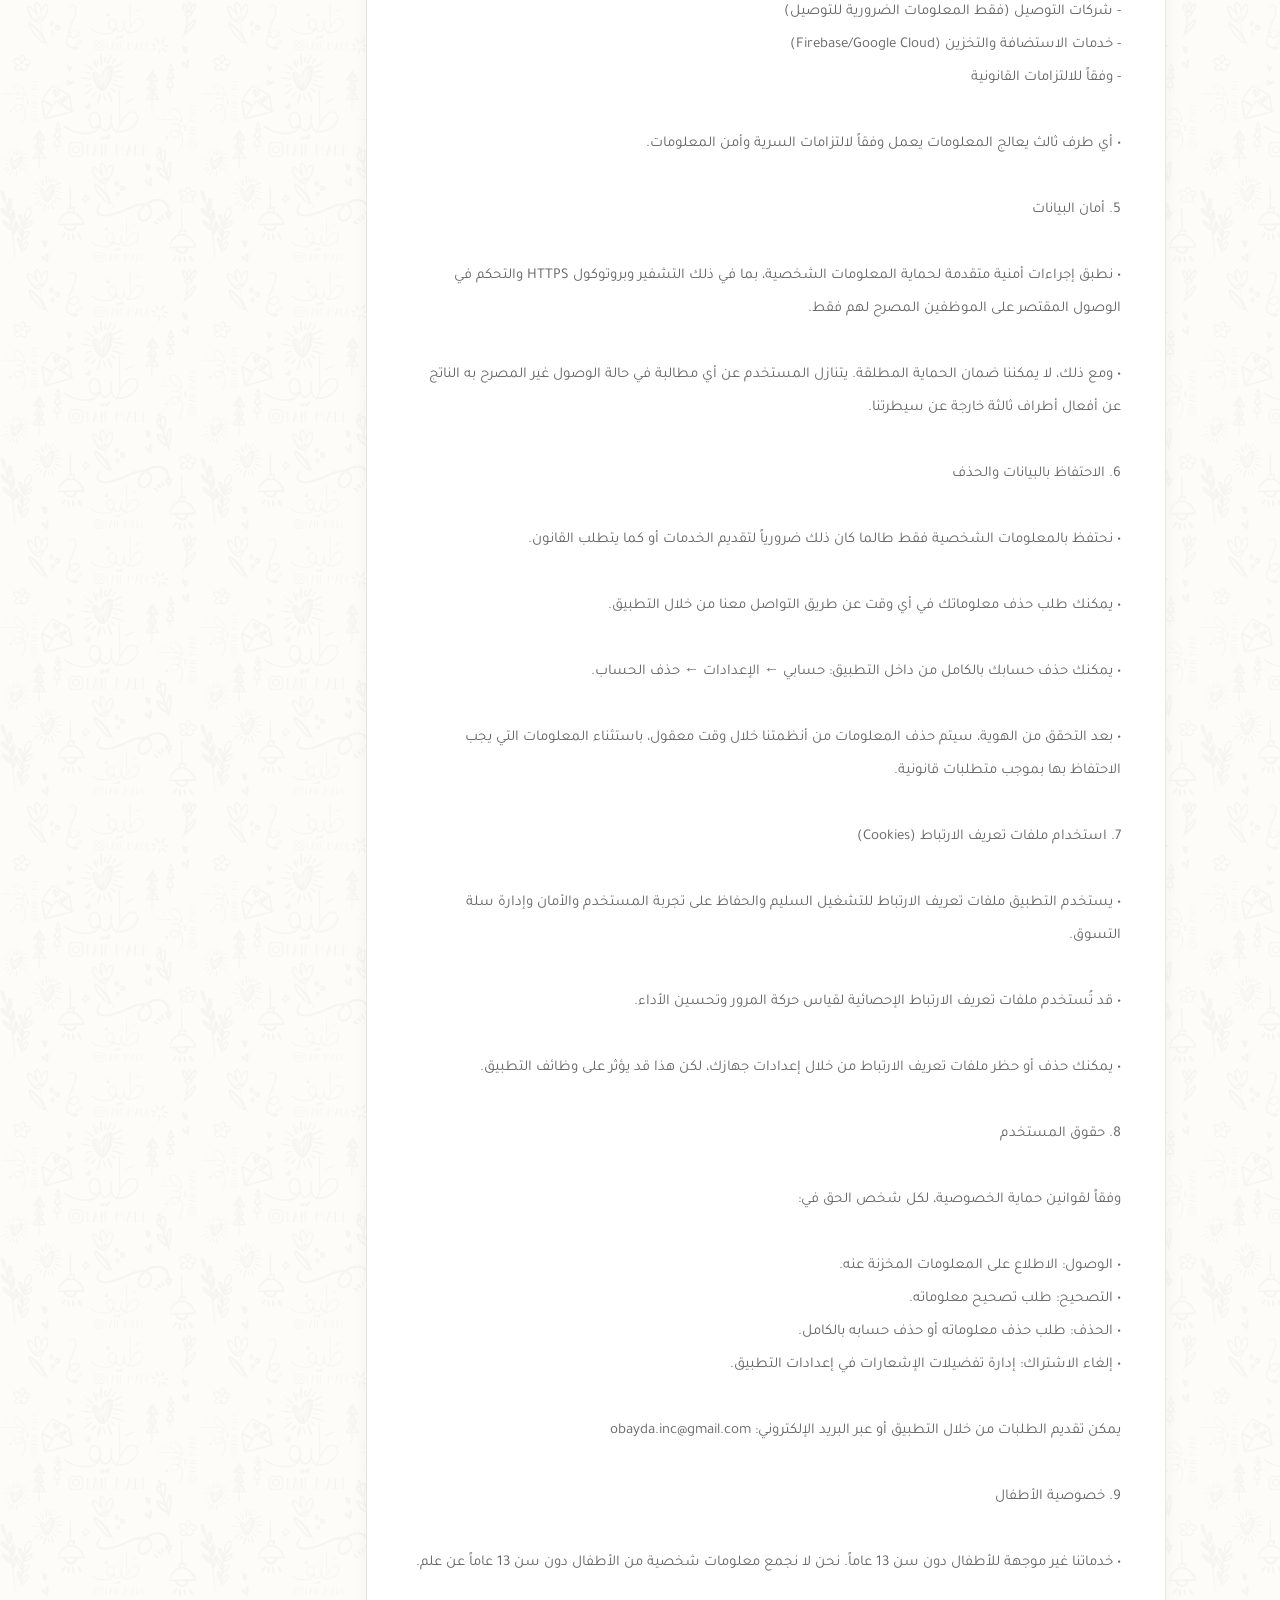
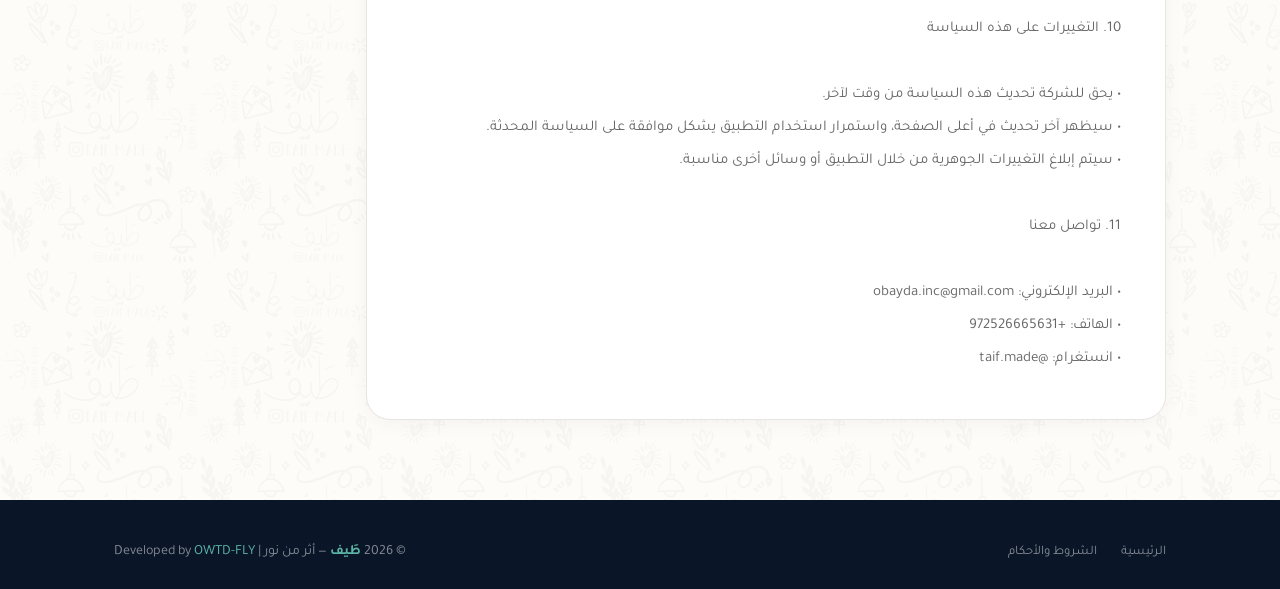
==== commit f3b2b9cf: "Fix Instagram link: taif.cards → taif.made Co-authored-by: Cursor <cursoragent@cursor.com>" ====
--- a/privacy.html
+++ b/privacy.html
@@ -123,7 +123,7 @@
 
 • البريد الإلكتروني: obayda.inc@gmail.com
 • الهاتف: +972526665631
-• انستغرام: @taif.cards</div>
+• انستغرام: @taif.made</div>
 
       <div class="legal-content" id="content-en" style="display:none; direction:ltr; text-align:left;">1. INTRODUCTION
 
@@ -215,7 +215,7 @@
 
 • Email: obayda.inc@gmail.com
 • Phone: +972526665631
-• Instagram: @taif.cards</div>
+• Instagram: @taif.made</div>
 
     </div>
   </section>
--- a/css/style.css
+++ b/css/style.css
@@ -55,9 +55,10 @@
   left: 0;
   right: 0;
   z-index: 100;
-  background: rgba(253, 252, 249, 0.95);
-  backdrop-filter: blur(10px);
-  border-bottom: 1px solid var(--border);
+  background: rgba(253, 252, 249, 0.92);
+  backdrop-filter: blur(16px);
+  -webkit-backdrop-filter: blur(16px);
+  border-bottom: 1px solid rgba(61, 154, 139, 0.08);
   padding: 12px 0;
   transition: all 0.3s ease;
 }
@@ -75,13 +76,14 @@
 }
 
 .nav-logo img {
-  width: 40px;
-  height: 40px;
-  border-radius: 10px;
+  width: 42px;
+  height: 42px;
+  border-radius: 12px;
+  box-shadow: 0 2px 8px rgba(61, 154, 139, 0.15);
 }
 
 .nav-logo span {
-  font-size: 24px;
+  font-size: 26px;
   font-weight: 800;
   color: var(--primary);
 }
@@ -97,10 +99,27 @@
   font-weight: 500;
   color: var(--text-secondary);
   transition: color 0.3s;
+  position: relative;
 }
 
 .nav-links a:hover {
   color: var(--primary);
+}
+
+.nav-links a::after {
+  content: '';
+  position: absolute;
+  bottom: -4px;
+  right: 0;
+  width: 0;
+  height: 2px;
+  background: var(--golden);
+  border-radius: 1px;
+  transition: width 0.3s ease;
+}
+
+.nav-links a:hover::after {
+  width: 100%;
 }
 
 /* ═══════════════════════════════════════════
@@ -122,20 +141,33 @@
   display: flex;
   align-items: center;
   padding-top: 80px;
-  background: linear-gradient(135deg, var(--cream) 0%, var(--warm) 50%, rgba(61, 154, 139, 0.05) 100%);
   position: relative;
   overflow: hidden;
-}
-
+  background: var(--cream);
+}
+
+/* Wrapper pattern background */
 .hero::before {
   content: '';
   position: absolute;
-  top: -50%;
-  left: -30%;
-  width: 80%;
-  height: 80%;
-  background: radial-gradient(circle, rgba(61, 154, 139, 0.06) 0%, transparent 70%);
-  border-radius: 50%;
+  inset: 0;
+  background-image: url('../assets/wrapper-pattern.png');
+  background-repeat: repeat;
+  background-size: 200px;
+  opacity: 0.04;
+  z-index: 0;
+}
+
+/* Teal gradient overlay */
+.hero::after {
+  content: '';
+  position: absolute;
+  inset: 0;
+  background: 
+    radial-gradient(ellipse at 20% 50%, rgba(61, 154, 139, 0.08) 0%, transparent 60%),
+    radial-gradient(ellipse at 80% 20%, rgba(212, 165, 75, 0.06) 0%, transparent 50%),
+    linear-gradient(180deg, transparent 0%, rgba(61, 154, 139, 0.03) 100%);
+  z-index: 0;
 }
 
 .hero .container {
@@ -143,6 +175,8 @@
   grid-template-columns: 1fr 1fr;
   gap: 60px;
   align-items: center;
+  position: relative;
+  z-index: 1;
 }
 
 .hero-content {
@@ -150,38 +184,28 @@
   z-index: 2;
 }
 
-.hero-badge {
-  display: inline-block;
-  background: linear-gradient(135deg, var(--primary), var(--primary-dark));
-  color: white;
-  padding: 6px 20px;
-  border-radius: 20px;
-  font-size: 13px;
-  font-weight: 700;
-  margin-bottom: 24px;
-}
-
 .hero-title {
-  font-size: 56px;
+  font-size: 64px;
   font-weight: 800;
   color: var(--primary);
-  line-height: 1.2;
+  line-height: 1.1;
   margin-bottom: 8px;
+  text-shadow: 0 2px 20px rgba(61, 154, 139, 0.1);
 }
 
 .hero-slogan {
-  font-size: 22px;
+  font-size: 24px;
   font-weight: 700;
   color: var(--golden);
-  margin-bottom: 24px;
-  letter-spacing: 3px;
+  margin-bottom: 28px;
+  letter-spacing: 5px;
 }
 
 .hero-story {
   font-size: 17px;
   color: var(--text-secondary);
-  line-height: 2;
-  margin-bottom: 32px;
+  line-height: 2.2;
+  margin-bottom: 36px;
   max-width: 500px;
 }
 
@@ -191,32 +215,84 @@
   gap: 10px;
   background: linear-gradient(135deg, var(--primary), var(--primary-dark));
   color: white;
-  padding: 14px 36px;
-  border-radius: 14px;
+  padding: 16px 40px;
+  border-radius: 16px;
   font-size: 17px;
   font-weight: 700;
-  transition: transform 0.3s, box-shadow 0.3s;
-  box-shadow: 0 8px 25px rgba(61, 154, 139, 0.3);
+  transition: all 0.3s ease;
+  box-shadow: 0 8px 30px rgba(61, 154, 139, 0.3);
+  position: relative;
+  overflow: hidden;
+}
+
+.hero-cta::before {
+  content: '';
+  position: absolute;
+  inset: 0;
+  background: linear-gradient(135deg, transparent 0%, rgba(255,255,255,0.1) 100%);
+  opacity: 0;
+  transition: opacity 0.3s;
 }
 
 .hero-cta:hover {
-  transform: translateY(-2px);
-  box-shadow: 0 12px 35px rgba(61, 154, 139, 0.4);
+  transform: translateY(-3px);
+  box-shadow: 0 14px 40px rgba(61, 154, 139, 0.4);
+}
+
+.hero-cta:hover::before {
+  opacity: 1;
 }
 
 .hero-visual {
   position: relative;
   display: flex;
   justify-content: center;
+  align-items: center;
+}
+
+/* Decorative rings around logo */
+.hero-visual::before {
+  content: '';
+  position: absolute;
+  width: 360px;
+  height: 360px;
+  border: 2px solid rgba(61, 154, 139, 0.12);
+  border-radius: 50%;
+  animation: spin 25s linear infinite;
+}
+
+.hero-visual::after {
+  content: '';
+  position: absolute;
+  width: 320px;
+  height: 320px;
+  border: 1px solid rgba(212, 165, 75, 0.1);
+  border-radius: 50%;
+  animation: spin 35s linear infinite reverse;
+}
+
+@keyframes spin {
+  from { transform: rotate(0deg); }
+  to { transform: rotate(360deg); }
+}
+
+@keyframes float {
+  0%, 100% { transform: translateY(0); }
+  50% { transform: translateY(-12px); }
 }
 
 .hero-logo {
-  width: 300px;
-  height: 300px;
+  width: 260px;
+  height: 260px;
   border-radius: 50%;
   object-fit: cover;
-  box-shadow: 0 20px 60px rgba(61, 154, 139, 0.2);
-  border: 4px solid rgba(61, 154, 139, 0.1);
+  box-shadow: 
+    0 20px 60px rgba(61, 154, 139, 0.25),
+    0 0 0 6px rgba(61, 154, 139, 0.08),
+    0 0 80px rgba(61, 154, 139, 0.1);
+  position: relative;
+  z-index: 2;
+  animation: float 6s ease-in-out infinite;
 }
 
 /* ═══════════════════════════════════════════
@@ -224,13 +300,31 @@
    ═══════════════════════════════════════════ */
 
 .gallery {
-  padding: 80px 0;
+  padding: 100px 0;
   background: var(--white);
+  position: relative;
+}
+
+.gallery::before {
+  content: '';
+  position: absolute;
+  inset: 0;
+  background-image: url('../assets/wrapper-pattern.png');
+  background-repeat: repeat;
+  background-size: 200px;
+  opacity: 0.025;
+}
+
+.section-header {
+  text-align: center;
+  position: relative;
+  z-index: 1;
+  margin-bottom: 56px;
 }
 
 .section-title {
   text-align: center;
-  font-size: 36px;
+  font-size: 40px;
   font-weight: 800;
   color: var(--primary);
   margin-bottom: 12px;
@@ -240,31 +334,64 @@
   text-align: center;
   font-size: 16px;
   color: var(--text-muted);
-  margin-bottom: 48px;
+  margin-bottom: 0;
+}
+
+.section-line {
+  display: block;
+  width: 60px;
+  height: 3px;
+  background: linear-gradient(90deg, var(--primary), var(--golden));
+  border-radius: 2px;
+  margin: 16px auto 0;
 }
 
 .gallery-grid {
   display: grid;
-  grid-template-columns: repeat(auto-fill, minmax(280px, 1fr));
+  grid-template-columns: repeat(3, 1fr);
   gap: 16px;
+  position: relative;
+  z-index: 1;
 }
 
 .gallery-item {
-  border-radius: 16px;
+  border-radius: 20px;
   overflow: hidden;
   aspect-ratio: 1;
   position: relative;
+  box-shadow: 0 4px 20px rgba(0, 0, 0, 0.06);
+  transition: all 0.4s ease;
+}
+
+.gallery-item:hover {
+  transform: translateY(-6px);
+  box-shadow: 0 12px 40px rgba(0, 0, 0, 0.1);
 }
 
 .gallery-item img {
   width: 100%;
   height: 100%;
   object-fit: cover;
-  transition: transform 0.4s ease;
+  transition: transform 0.5s ease;
 }
 
 .gallery-item:hover img {
-  transform: scale(1.05);
+  transform: scale(1.08);
+}
+
+/* Subtle overlay on hover */
+.gallery-item::after {
+  content: '';
+  position: absolute;
+  inset: 0;
+  background: linear-gradient(180deg, transparent 60%, rgba(61, 154, 139, 0.2) 100%);
+  opacity: 0;
+  transition: opacity 0.4s;
+  border-radius: 20px;
+}
+
+.gallery-item:hover::after {
+  opacity: 1;
 }
 
 /* ═══════════════════════════════════════════
@@ -272,64 +399,102 @@
    ═══════════════════════════════════════════ */
 
 .features {
-  padding: 80px 0;
+  padding: 100px 0;
   background: var(--cream);
+  position: relative;
+}
+
+.features::before {
+  content: '';
+  position: absolute;
+  inset: 0;
+  background-image: url('../assets/wrapper-pattern.png');
+  background-repeat: repeat;
+  background-size: 200px;
+  opacity: 0.03;
 }
 
 .features-grid {
   display: grid;
   grid-template-columns: repeat(3, 1fr);
   gap: 24px;
+  position: relative;
+  z-index: 1;
 }
 
 .feature-card {
   background: var(--white);
-  border-radius: 20px;
-  padding: 36px 28px;
+  border-radius: 24px;
+  padding: 40px 28px;
   text-align: center;
   border: 1px solid var(--border);
-  transition: transform 0.3s, box-shadow 0.3s;
+  transition: all 0.4s ease;
+  position: relative;
+  overflow: hidden;
+}
+
+.feature-card::before {
+  content: '';
+  position: absolute;
+  top: 0;
+  right: 0;
+  left: 0;
+  height: 4px;
+  background: linear-gradient(90deg, var(--primary), var(--golden));
+  transform: scaleX(0);
+  transform-origin: right;
+  transition: transform 0.4s ease;
 }
 
 .feature-card:hover {
-  transform: translateY(-4px);
-  box-shadow: 0 12px 40px rgba(0, 0, 0, 0.06);
+  transform: translateY(-8px);
+  box-shadow: 0 20px 50px rgba(0, 0, 0, 0.08);
+  border-color: rgba(61, 154, 139, 0.15);
+}
+
+.feature-card:hover::before {
+  transform: scaleX(1);
 }
 
 .feature-icon {
-  width: 64px;
-  height: 64px;
-  border-radius: 16px;
+  width: 72px;
+  height: 72px;
+  border-radius: 20px;
   display: flex;
   align-items: center;
   justify-content: center;
-  margin: 0 auto 20px;
-  font-size: 28px;
+  margin: 0 auto 24px;
+  font-size: 32px;
+  transition: transform 0.3s;
+}
+
+.feature-card:hover .feature-icon {
+  transform: scale(1.1);
 }
 
 .feature-icon.teal {
-  background: rgba(61, 154, 139, 0.1);
+  background: linear-gradient(135deg, rgba(61, 154, 139, 0.12), rgba(61, 154, 139, 0.06));
 }
 
 .feature-icon.gold {
-  background: rgba(212, 165, 75, 0.1);
+  background: linear-gradient(135deg, rgba(212, 165, 75, 0.12), rgba(212, 165, 75, 0.06));
 }
 
 .feature-icon.blue {
-  background: rgba(52, 152, 219, 0.1);
+  background: linear-gradient(135deg, rgba(52, 152, 219, 0.12), rgba(52, 152, 219, 0.06));
 }
 
 .feature-card h3 {
-  font-size: 20px;
+  font-size: 22px;
   font-weight: 700;
   color: var(--text-primary);
-  margin-bottom: 10px;
+  margin-bottom: 12px;
 }
 
 .feature-card p {
   font-size: 14px;
   color: var(--text-secondary);
-  line-height: 1.8;
+  line-height: 2;
 }
 
 /* ═══════════════════════════════════════════
@@ -337,9 +502,36 @@
    ═══════════════════════════════════════════ */
 
 .contact {
-  padding: 80px 0;
+  padding: 100px 0;
   background: linear-gradient(135deg, #0f2027, #203a43, #2c5364);
   color: white;
+  position: relative;
+  overflow: hidden;
+}
+
+/* Floating particles effect */
+.contact::before {
+  content: '';
+  position: absolute;
+  width: 300px;
+  height: 300px;
+  border-radius: 50%;
+  background: radial-gradient(circle, rgba(61, 154, 139, 0.1) 0%, transparent 70%);
+  top: -100px;
+  left: -100px;
+  animation: float 8s ease-in-out infinite;
+}
+
+.contact::after {
+  content: '';
+  position: absolute;
+  width: 200px;
+  height: 200px;
+  border-radius: 50%;
+  background: radial-gradient(circle, rgba(212, 165, 75, 0.08) 0%, transparent 70%);
+  bottom: -50px;
+  right: -50px;
+  animation: float 10s ease-in-out infinite reverse;
 }
 
 .contact .section-title {
@@ -347,40 +539,50 @@
 }
 
 .contact .section-subtitle {
-  color: rgba(255, 255, 255, 0.6);
+  color: rgba(255, 255, 255, 0.5);
+}
+
+.contact .section-line {
+  background: linear-gradient(90deg, var(--primary-light), var(--golden));
 }
 
 .contact-grid {
   display: grid;
   grid-template-columns: repeat(2, 1fr);
-  gap: 40px;
+  gap: 20px;
   max-width: 800px;
   margin: 0 auto;
+  position: relative;
+  z-index: 1;
 }
 
 .contact-item {
   display: flex;
   align-items: center;
   gap: 16px;
-  padding: 20px 24px;
-  background: rgba(255, 255, 255, 0.08);
-  border-radius: 16px;
-  border: 1px solid rgba(255, 255, 255, 0.1);
-  transition: background 0.3s;
+  padding: 22px 24px;
+  background: rgba(255, 255, 255, 0.06);
+  border-radius: 18px;
+  border: 1px solid rgba(255, 255, 255, 0.08);
+  transition: all 0.3s ease;
+  backdrop-filter: blur(4px);
 }
 
 .contact-item:hover {
-  background: rgba(255, 255, 255, 0.12);
+  background: rgba(255, 255, 255, 0.1);
+  transform: translateY(-3px);
+  box-shadow: 0 8px 30px rgba(0, 0, 0, 0.15);
+  border-color: rgba(255, 255, 255, 0.15);
 }
 
 .contact-icon {
-  width: 48px;
-  height: 48px;
-  border-radius: 12px;
+  width: 50px;
+  height: 50px;
+  border-radius: 14px;
   display: flex;
   align-items: center;
   justify-content: center;
-  font-size: 22px;
+  font-size: 24px;
   flex-shrink: 0;
 }
 
@@ -390,8 +592,8 @@
 .contact-icon.pink { background: rgba(232, 67, 147, 0.2); }
 
 .contact-info h4 {
-  font-size: 14px;
-  color: rgba(255, 255, 255, 0.5);
+  font-size: 13px;
+  color: rgba(255, 255, 255, 0.45);
   font-weight: 500;
   margin-bottom: 4px;
 }
@@ -403,6 +605,15 @@
   text-align: right;
 }
 
+.location-text {
+  text-align: center;
+  margin-top: 40px;
+  color: rgba(255, 255, 255, 0.4);
+  font-size: 15px;
+  position: relative;
+  z-index: 1;
+}
+
 /* ═══════════════════════════════════════════
    FOOTER
    ═══════════════════════════════════════════ */
@@ -450,6 +661,22 @@
 .legal-page {
   padding: 120px 0 80px;
   min-height: 100vh;
+  position: relative;
+}
+
+.legal-page::before {
+  content: '';
+  position: absolute;
+  inset: 0;
+  background-image: url('../assets/wrapper-pattern.png');
+  background-repeat: repeat;
+  background-size: 200px;
+  opacity: 0.03;
+}
+
+.legal-page .container {
+  position: relative;
+  z-index: 1;
 }
 
 .legal-page h1 {
@@ -468,13 +695,14 @@
 .legal-content {
   max-width: 800px;
   background: var(--white);
-  border-radius: 20px;
-  padding: 40px;
+  border-radius: 24px;
+  padding: 44px;
   border: 1px solid var(--border);
   line-height: 2.2;
   font-size: 15px;
   color: var(--text-secondary);
   white-space: pre-line;
+  box-shadow: 0 4px 20px rgba(0, 0, 0, 0.04);
 }
 
 .legal-tabs {
@@ -484,8 +712,8 @@
 }
 
 .legal-tab {
-  padding: 10px 24px;
-  border-radius: 10px;
+  padding: 10px 28px;
+  border-radius: 12px;
   font-size: 14px;
   font-weight: 600;
   cursor: pointer;
@@ -493,12 +721,19 @@
   background: var(--white);
   color: var(--text-secondary);
   transition: all 0.3s;
+  font-family: 'Tajawal', sans-serif;
+}
+
+.legal-tab:hover {
+  border-color: var(--primary);
+  color: var(--primary);
 }
 
 .legal-tab.active {
-  background: var(--primary);
+  background: linear-gradient(135deg, var(--primary), var(--primary-dark));
   color: white;
   border-color: var(--primary);
+  box-shadow: 0 4px 15px rgba(61, 154, 139, 0.3);
 }
 
 /* ═══════════════════════════════════════════
@@ -512,10 +747,13 @@
     gap: 40px;
   }
 
-  .hero-title { font-size: 40px; }
+  .hero-title { font-size: 48px; }
+  .hero-slogan { font-size: 20px; letter-spacing: 3px; }
   .hero-story { margin: 0 auto 32px; }
   .hero-logo { width: 200px; height: 200px; }
   .hero-visual { order: -1; }
+  .hero-visual::before { width: 260px; height: 260px; }
+  .hero-visual::after { width: 230px; height: 230px; }
 
   .features-grid { grid-template-columns: 1fr; }
   .contact-grid { grid-template-columns: 1fr; }
@@ -529,6 +767,7 @@
     text-align: center;
   }
 
-  .legal-content { padding: 24px; }
+  .legal-content { padding: 28px; }
   .legal-tabs { flex-wrap: wrap; }
-}
+  .section-title { font-size: 32px; }
+}
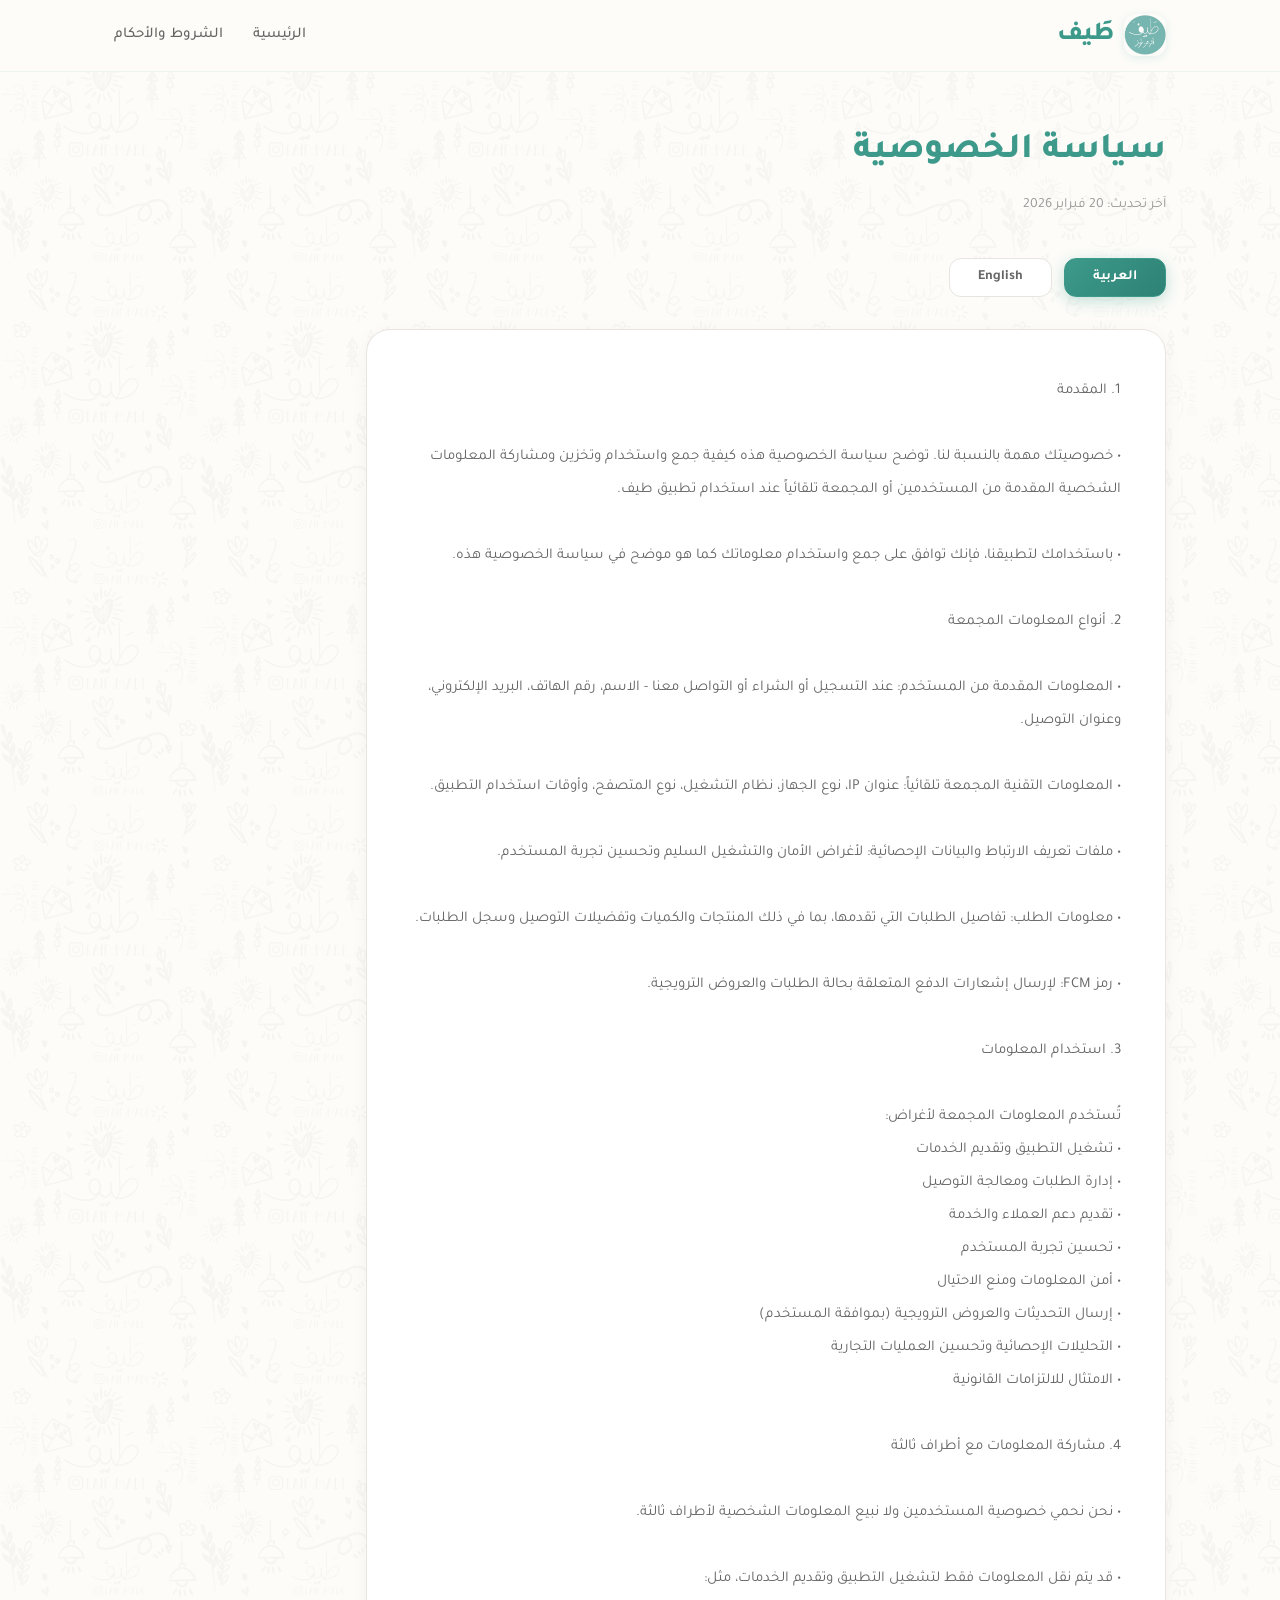
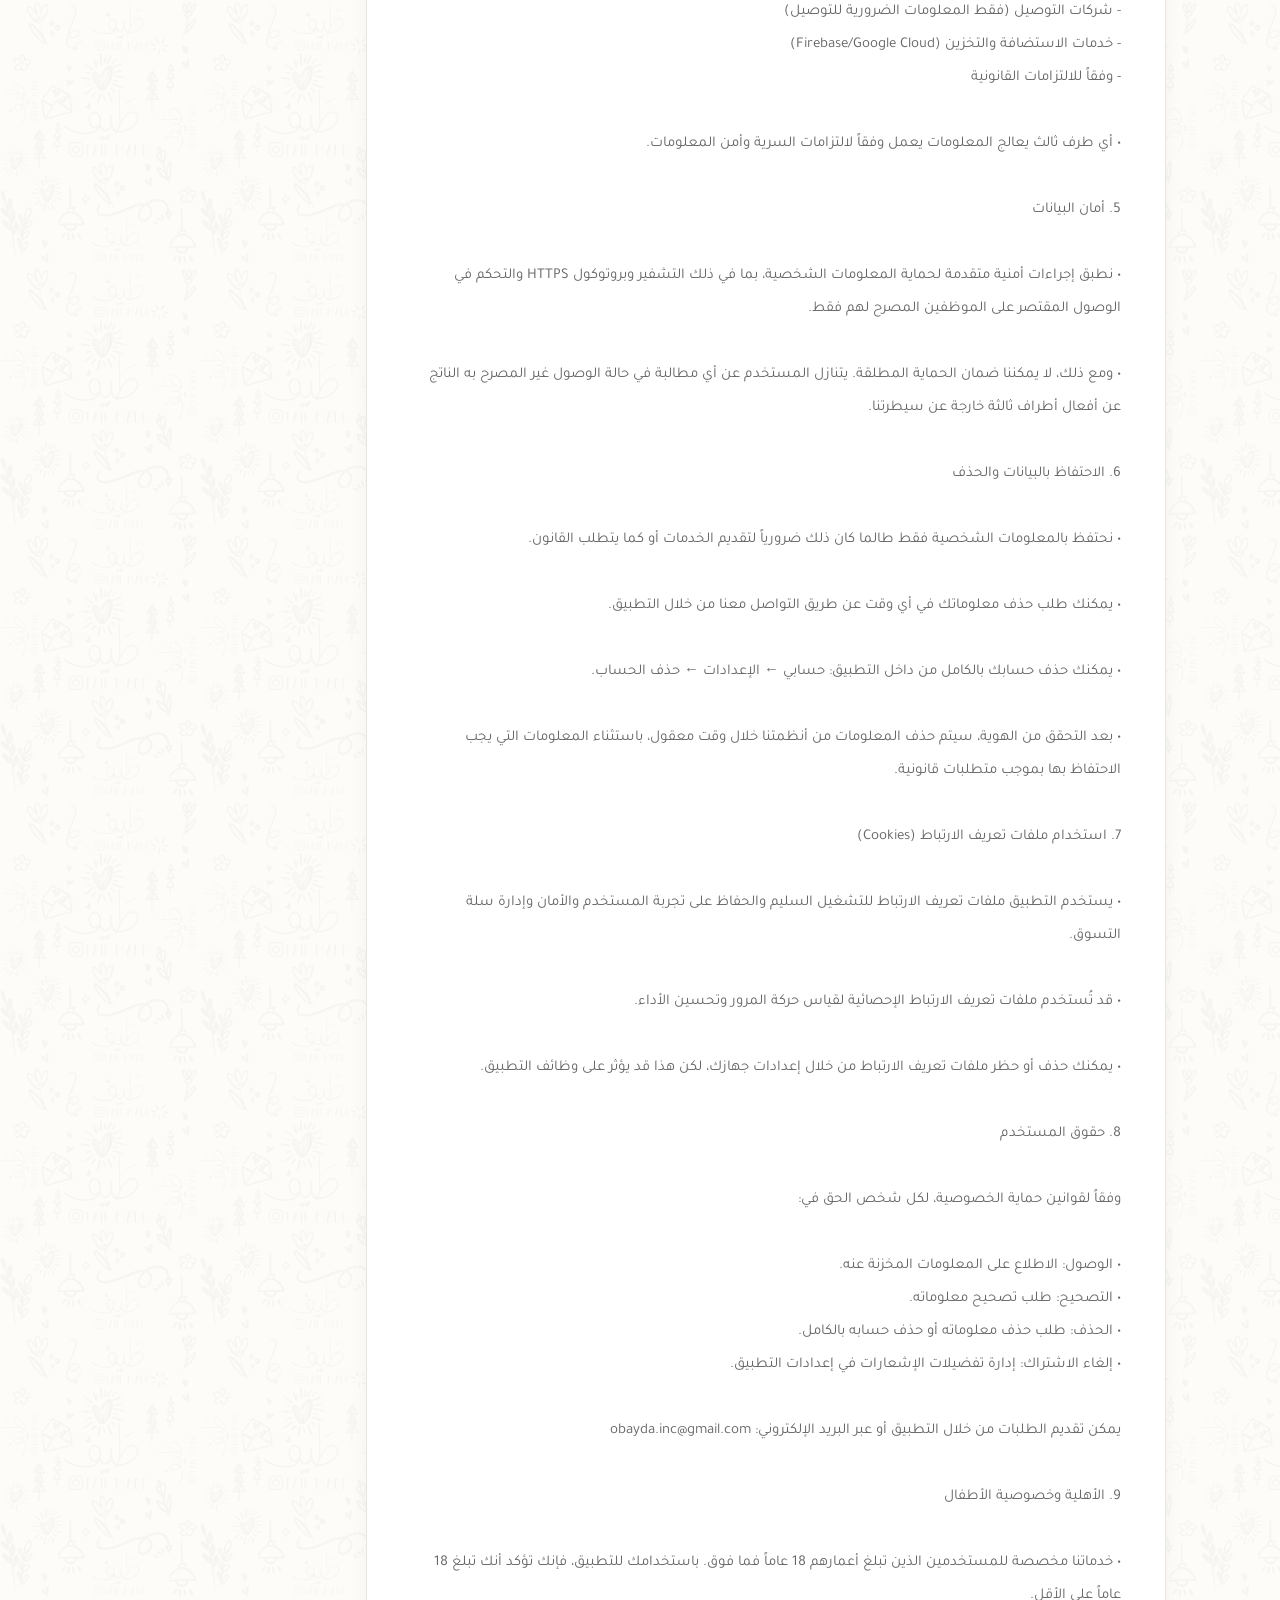
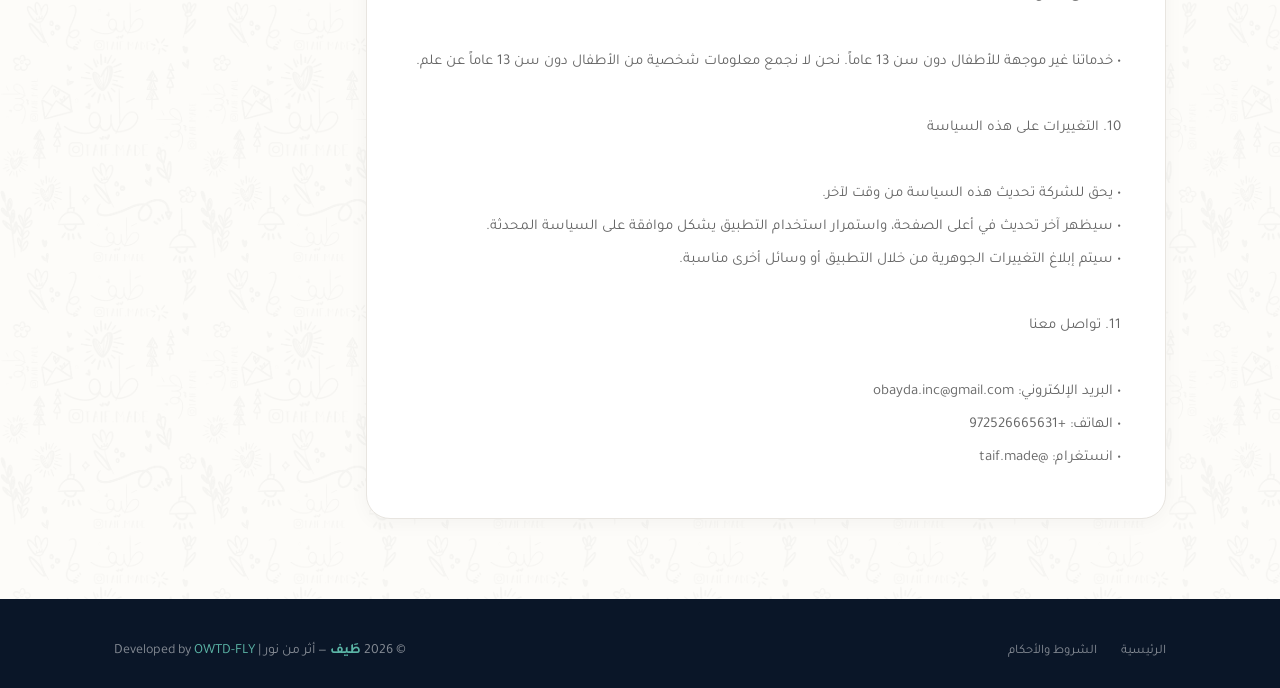
==== commit bd41c5ef: "Update privacy policy: add 18+ age requirement Section 9 now states the app is intended for users 18" ====
--- a/privacy.html
+++ b/privacy.html
@@ -16,6 +16,11 @@
         <img src="assets/logo-main.png" alt="طَيف">
         <span>طَيف</span>
       </a>
+      <button class="nav-toggle" aria-label="فتح القائمة" aria-expanded="false">
+        <span class="nav-toggle-line"></span>
+        <span class="nav-toggle-line"></span>
+        <span class="nav-toggle-line"></span>
+      </button>
       <ul class="nav-links">
         <li><a href="./">الرئيسية</a></li>
         <li><a href="./terms.html">الشروط والأحكام</a></li>
@@ -26,7 +31,7 @@
   <section class="legal-page">
     <div class="container">
       <h1>سياسة الخصوصية</h1>
-      <p class="last-updated">آخر تحديث: 29 يناير 2026</p>
+      <p class="last-updated">آخر تحديث: 20 فبراير 2026</p>
 
       <div class="legal-tabs">
         <button class="legal-tab active" onclick="showLang('ar')">العربية</button>
@@ -109,7 +114,9 @@
 
 يمكن تقديم الطلبات من خلال التطبيق أو عبر البريد الإلكتروني: obayda.inc@gmail.com
 
-9. خصوصية الأطفال
+9. الأهلية وخصوصية الأطفال
+
+• خدماتنا مخصصة للمستخدمين الذين تبلغ أعمارهم 18 عاماً فما فوق. باستخدامك للتطبيق، فإنك تؤكد أنك تبلغ 18 عاماً على الأقل.
 
 • خدماتنا غير موجهة للأطفال دون سن 13 عاماً. نحن لا نجمع معلومات شخصية من الأطفال دون سن 13 عاماً عن علم.
 
@@ -201,7 +208,9 @@
 
 Requests can be submitted through the app or via email: obayda.inc@gmail.com
 
-9. CHILDREN'S PRIVACY
+9. ELIGIBILITY AND CHILDREN'S PRIVACY
+
+• Our services are intended for users 18 years of age and older. By using the app, you confirm that you are at least 18 years old.
 
 • Our services are not directed to children under 13. We do not knowingly collect personal information from children under 13.
 
@@ -239,6 +248,30 @@
       document.querySelectorAll('.legal-tab').forEach(t => t.classList.remove('active'));
       event.target.classList.add('active');
     }
+
+    // Mobile menu toggle
+    (function() {
+      const toggle = document.querySelector('.nav-toggle');
+      const navLinks = document.querySelector('.nav-links');
+      if (toggle && navLinks) {
+        toggle.addEventListener('click', function() {
+          toggle.classList.toggle('active');
+          navLinks.classList.toggle('active');
+        });
+        navLinks.querySelectorAll('a').forEach(function(link) {
+          link.addEventListener('click', function() {
+            toggle.classList.remove('active');
+            navLinks.classList.remove('active');
+          });
+        });
+        document.addEventListener('click', function(e) {
+          if (!toggle.contains(e.target) && !navLinks.contains(e.target)) {
+            toggle.classList.remove('active');
+            navLinks.classList.remove('active');
+          }
+        });
+      }
+    })();
   </script>
 
 </body>
--- a/css/style.css
+++ b/css/style.css
@@ -737,37 +737,208 @@
 }
 
 /* ═══════════════════════════════════════════
-   RESPONSIVE
-   ═══════════════════════════════════════════ */
-
-@media (max-width: 768px) {
+   HAMBURGER MENU BUTTON
+   ═══════════════════════════════════════════ */
+
+.nav-toggle {
+  display: none;
+  flex-direction: column;
+  justify-content: center;
+  align-items: center;
+  gap: 5px;
+  width: 44px;
+  height: 44px;
+  background: rgba(61, 154, 139, 0.08);
+  border: 1px solid rgba(61, 154, 139, 0.15);
+  border-radius: 12px;
+  cursor: pointer;
+  padding: 0;
+  z-index: 200;
+  transition: all 0.3s ease;
+}
+
+.nav-toggle:hover {
+  background: rgba(61, 154, 139, 0.15);
+}
+
+.nav-toggle-line {
+  display: block;
+  width: 20px;
+  height: 2px;
+  background: var(--primary);
+  border-radius: 2px;
+  transition: all 0.3s ease;
+}
+
+/* Animate to X when open */
+.nav-toggle.active .nav-toggle-line:nth-child(1) {
+  transform: translateY(7px) rotate(45deg);
+}
+
+.nav-toggle.active .nav-toggle-line:nth-child(2) {
+  opacity: 0;
+}
+
+.nav-toggle.active .nav-toggle-line:nth-child(3) {
+  transform: translateY(-7px) rotate(-45deg);
+}
+
+/* ═══════════════════════════════════════════
+   RESPONSIVE — TABLET (max-width: 900px)
+   ═══════════════════════════════════════════ */
+
+@media (max-width: 900px) {
   .hero .container {
     grid-template-columns: 1fr;
     text-align: center;
     gap: 40px;
   }
 
-  .hero-title { font-size: 48px; }
-  .hero-slogan { font-size: 20px; letter-spacing: 3px; }
+  .hero-title { font-size: 52px; }
+  .hero-slogan { font-size: 22px; letter-spacing: 3px; }
   .hero-story { margin: 0 auto 32px; }
-  .hero-logo { width: 200px; height: 200px; }
+  .hero-logo { width: 220px; height: 220px; }
   .hero-visual { order: -1; }
-  .hero-visual::before { width: 260px; height: 260px; }
-  .hero-visual::after { width: 230px; height: 230px; }
-
+  .hero-visual::before { width: 280px; height: 280px; }
+  .hero-visual::after { width: 250px; height: 250px; }
+
+  .features-grid { grid-template-columns: 1fr 1fr; }
+  .gallery-grid { grid-template-columns: repeat(3, 1fr); }
+}
+
+/* ═══════════════════════════════════════════
+   RESPONSIVE — MOBILE (max-width: 768px)
+   ═══════════════════════════════════════════ */
+
+@media (max-width: 768px) {
+  /* Show hamburger button */
+  .nav-toggle {
+    display: flex;
+  }
+
+  /* Mobile nav menu — slides down */
+  .nav-links {
+    display: none;
+    position: absolute;
+    top: 100%;
+    left: 0;
+    right: 0;
+    flex-direction: column;
+    background: rgba(253, 252, 249, 0.98);
+    backdrop-filter: blur(20px);
+    -webkit-backdrop-filter: blur(20px);
+    padding: 20px 24px;
+    gap: 0;
+    border-bottom: 1px solid rgba(61, 154, 139, 0.1);
+    box-shadow: 0 12px 30px rgba(0, 0, 0, 0.08);
+  }
+
+  .nav-links.active {
+    display: flex;
+  }
+
+  .nav-links li {
+    border-bottom: 1px solid rgba(61, 154, 139, 0.06);
+  }
+
+  .nav-links li:last-child {
+    border-bottom: none;
+  }
+
+  .nav-links a {
+    display: block;
+    padding: 14px 8px;
+    font-size: 16px;
+    font-weight: 600;
+    color: var(--text-primary);
+  }
+
+  .nav-links a:hover {
+    color: var(--primary);
+    background: rgba(61, 154, 139, 0.04);
+    border-radius: 10px;
+  }
+
+  .nav-links a::after {
+    display: none;
+  }
+
+  /* Hero */
+  .hero .container {
+    grid-template-columns: 1fr;
+    text-align: center;
+    gap: 32px;
+  }
+
+  .hero { padding-top: 70px; }
+  .hero-title { font-size: 44px; }
+  .hero-slogan { font-size: 18px; letter-spacing: 2px; }
+  .hero-story { 
+    margin: 0 auto 28px;
+    font-size: 15px;
+    line-height: 2;
+  }
+  .hero-logo { width: 180px; height: 180px; }
+  .hero-visual { order: -1; }
+  .hero-visual::before { width: 240px; height: 240px; }
+  .hero-visual::after { width: 210px; height: 210px; }
+  .hero-cta {
+    padding: 14px 32px;
+    font-size: 15px;
+  }
+
+  /* Grids */
   .features-grid { grid-template-columns: 1fr; }
   .contact-grid { grid-template-columns: 1fr; }
-  .gallery-grid { grid-template-columns: repeat(2, 1fr); }
-
-  .nav-links { display: none; }
-  
+  .gallery-grid { grid-template-columns: repeat(2, 1fr); gap: 10px; }
+
+  /* Sections */
+  .gallery { padding: 60px 0; }
+  .features { padding: 60px 0; }
+  .contact { padding: 60px 0; }
+  .section-header { margin-bottom: 36px; }
+  .section-title { font-size: 30px; }
+  .section-subtitle { font-size: 14px; }
+
+  /* Feature cards */
+  .feature-card { padding: 28px 20px; }
+  .feature-card h3 { font-size: 18px; }
+
+  /* Contact items */
+  .contact-item { padding: 16px 18px; }
+
+  /* Footer */
   .footer .container {
     flex-direction: column;
     gap: 16px;
     text-align: center;
   }
 
-  .legal-content { padding: 28px; }
+  .footer-links {
+    flex-wrap: wrap;
+    justify-content: center;
+    gap: 16px;
+  }
+
+  .footer-brand { font-size: 13px; }
+
+  /* Legal */
+  .legal-content { padding: 24px 18px; font-size: 14px; }
   .legal-tabs { flex-wrap: wrap; }
-  .section-title { font-size: 32px; }
-}
+  .legal-page h1 { font-size: 28px; }
+}
+
+/* ═══════════════════════════════════════════
+   RESPONSIVE — SMALL MOBILE (max-width: 400px)
+   ═══════════════════════════════════════════ */
+
+@media (max-width: 400px) {
+  .hero-title { font-size: 36px; }
+  .hero-slogan { font-size: 16px; }
+  .hero-logo { width: 150px; height: 150px; }
+  .hero-visual::before { width: 200px; height: 200px; }
+  .hero-visual::after { width: 180px; height: 180px; }
+  .gallery-grid { grid-template-columns: 1fr; }
+  .container { padding: 0 16px; }
+  .section-title { font-size: 26px; }
+}
